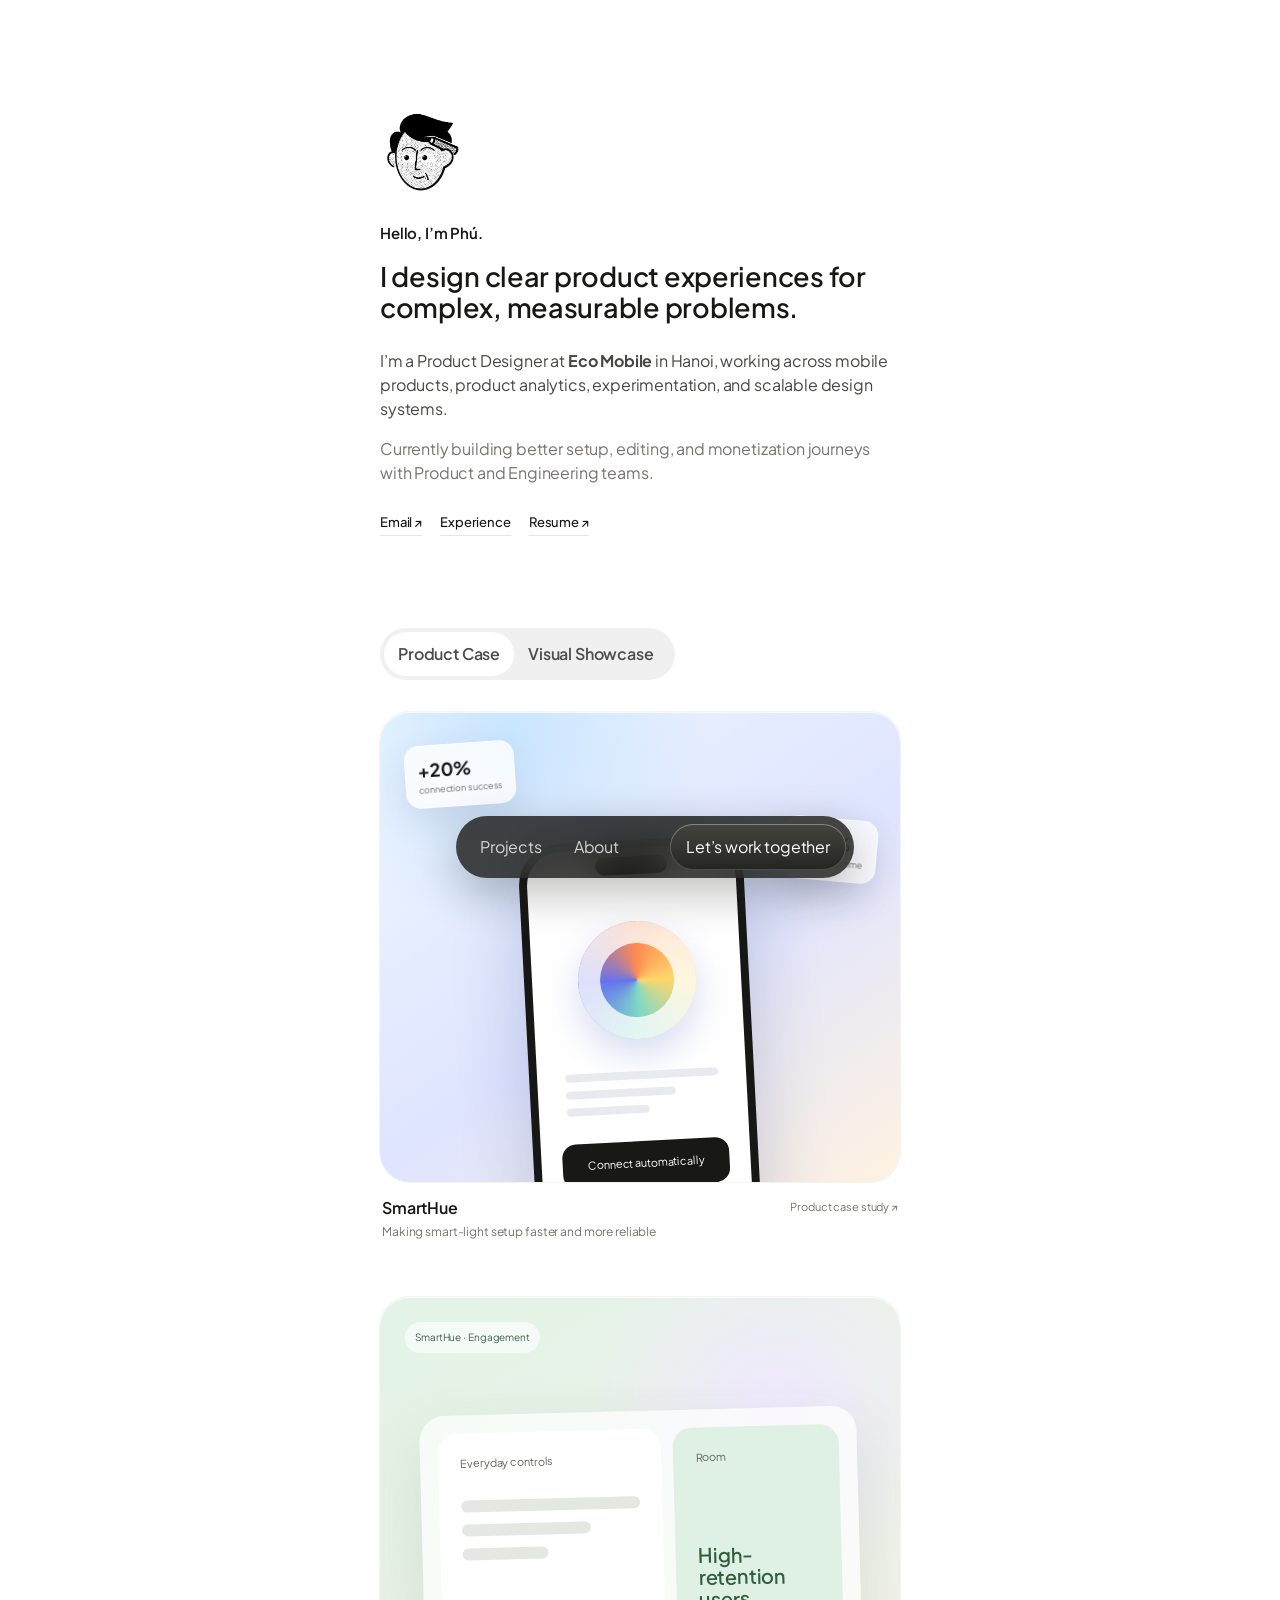
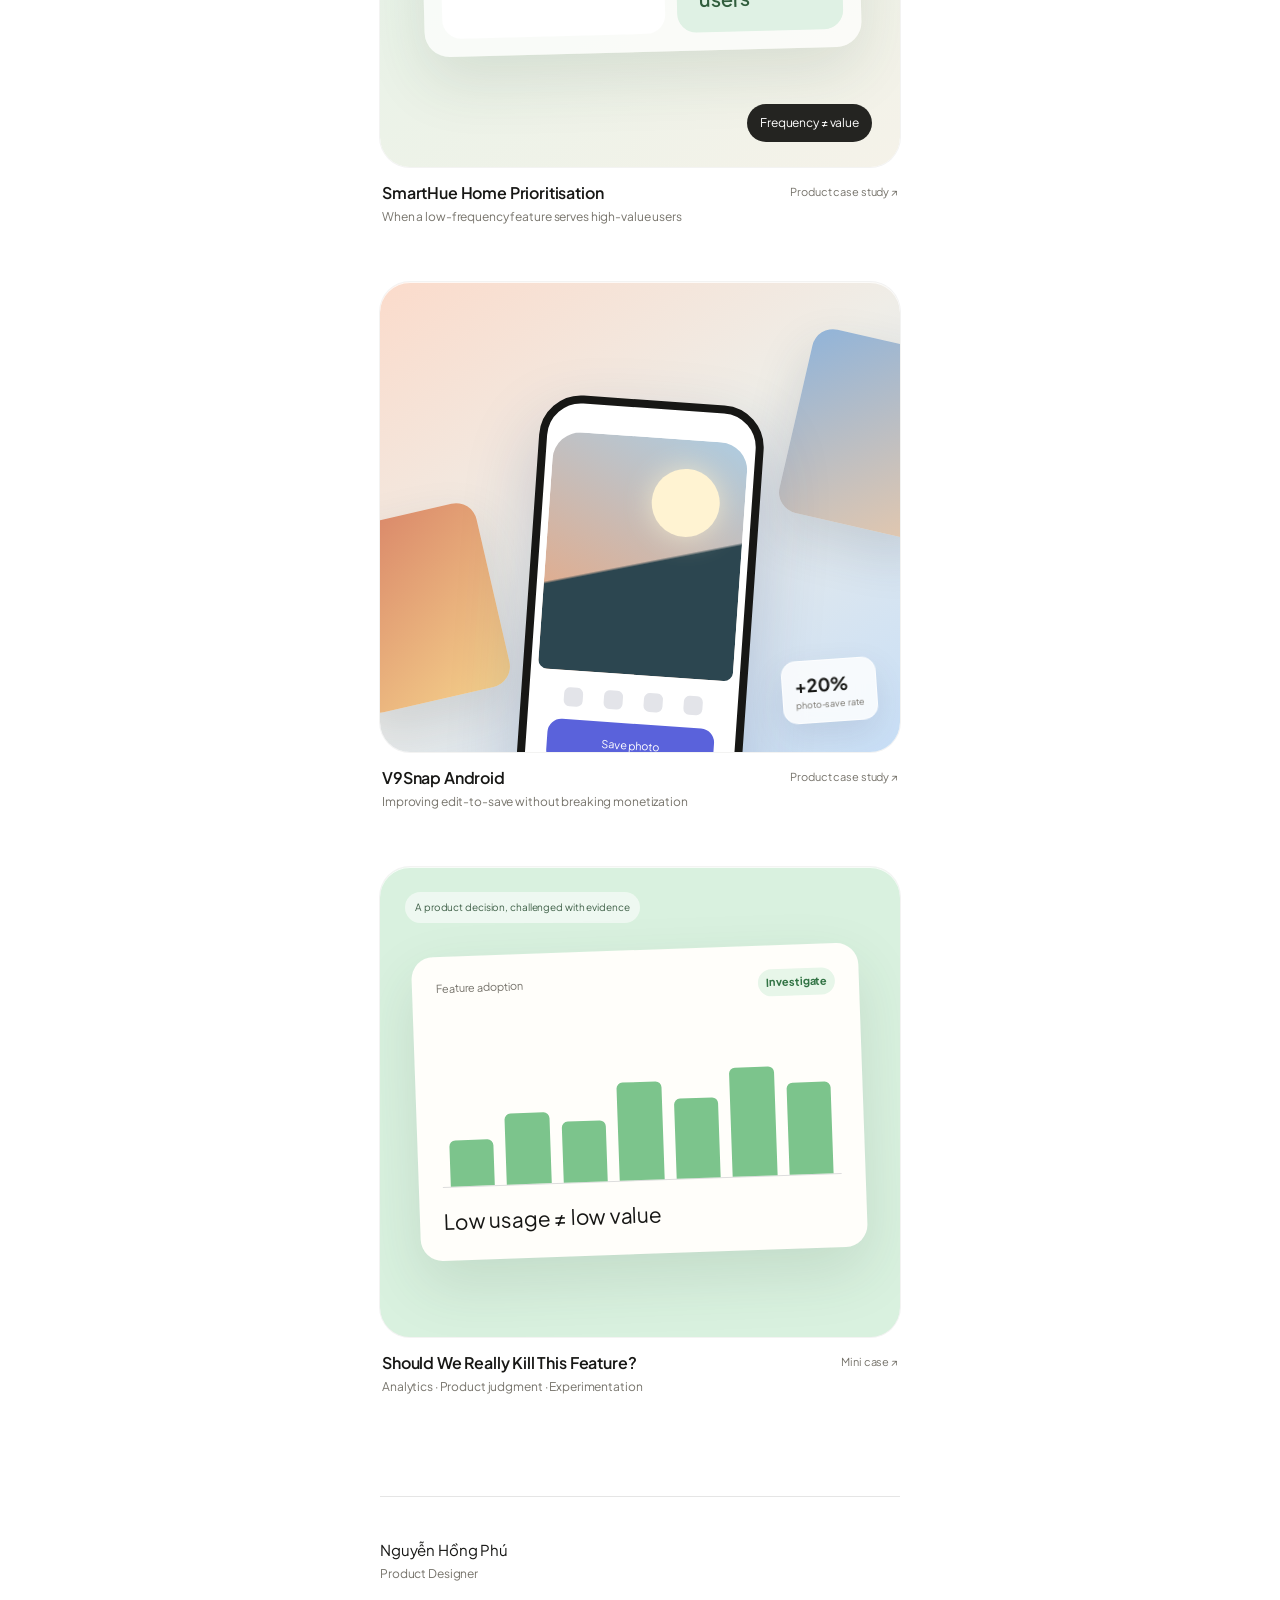
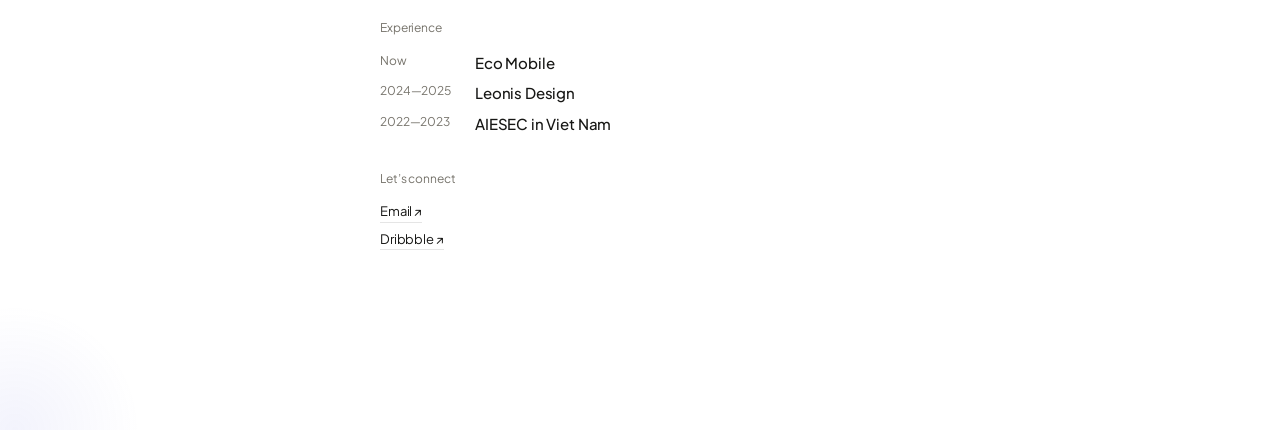
==== index.html @ 378e5692 "Initial portfolio site" ====
<!doctype html>
<html lang="en">
  <head>
    <meta charset="UTF-8" />
    <meta name="viewport" content="width=device-width, initial-scale=1.0" />
    <meta name="description" content="Nguyễn Hồng Phú — Product Designer portfolio." />
    <title>Nguyễn Hồng Phú — Product Designer</title>
    <link rel="preconnect" href="https://fonts.googleapis.com" />
    <link rel="preconnect" href="https://fonts.gstatic.com" crossorigin />
    <link href="https://fonts.googleapis.com/css2?family=Plus+Jakarta+Sans:wght@400;500;600&display=swap" rel="stylesheet" />
    <link rel="stylesheet" href="./styles.css?v=20260902-project-split1" />
  </head>
  <body>
    <div class="grain" aria-hidden="true"></div>

    <main>
      <section class="intro" id="about">
        <div class="avatar" aria-label="Illustrated portrait of Phú looking from side to side">
          <img class="avatar-art" src="./assets/avatar-base-transparent.png" alt="" />
          <svg class="avatar-eyes" aria-hidden="true" viewBox="0 0 724 722" role="presentation">
            <g class="avatar-eye avatar-eye-left">
              <path d="M259 389C270 389 278 397 277 408C276 421 268 428 257 426C246 424 241 415 243 404C245 396 251 391 259 389Z" />
              <circle cx="253" cy="398" r="3.8" />
            </g>
            <g class="avatar-eye avatar-eye-right">
              <path d="M388 389C399 389 407 397 406 408C405 421 397 428 386 426C375 424 370 415 372 404C374 396 380 391 388 389Z" />
              <circle cx="382" cy="398" r="3.8" />
            </g>
          </svg>
        </div>
        <p class="eyebrow">Hello, I’m Phú.</p>
        <h1>I design clear product experiences for complex, measurable problems.</h1>
        <p class="intro-copy">
          I’m a Product Designer at <strong>Eco Mobile</strong> in Hanoi, working across
          mobile products, product analytics, experimentation, and scalable design systems.
        </p>
        <p class="intro-copy muted">
          Currently building better setup, editing, and monetization journeys with Product
          and Engineering teams.
        </p>
        <div class="inline-links" aria-label="Quick links">
          <a href="mailto:phun0437@gmail.com">Email ↗</a>
          <a href="#experience">Experience</a>
          <a href="https://docs.google.com/document/d/1uXCeGFuIytkkMvpLj2QbQ8n1nSDCT7IpmtvMszfIFHk/edit" target="_blank" rel="noreferrer">Resume ↗</a>
        </div>
      </section>

      <section class="work" id="work">
        <div class="filter-bar" role="tablist" aria-label="Project categories">
          <button class="filter active" data-filter="product" role="tab" aria-selected="true">Product Case</button>
          <button class="filter" data-filter="visual" role="tab" aria-selected="false">Visual Showcase</button>
        </div>

        <div class="project-list">
          <a class="project-card featured reveal" data-category="product" href="./projects/smarthue.html">
            <div class="cover smart-hue">
              <div class="metric-chip chip-one"><b>+20%</b><span>connection success</span></div>
              <div class="metric-chip chip-two"><b>−40%</b><span>connection time</span></div>
              <div class="phone hue-phone">
                <div class="phone-bar"></div>
                <div class="hue-orb"></div>
                <div class="hue-copy"><i></i><i></i><i></i></div>
                <div class="hue-button">Connect automatically</div>
              </div>
            </div>
            <div class="project-meta">
              <div>
                <h2>SmartHue</h2>
                <p>Making smart-light setup faster and more reliable</p>
              </div>
              <span>Product case study ↗</span>
            </div>
          </a>

          <a class="project-card featured reveal" data-category="product" href="./projects/smarthue-home-room.html">
            <div class="cover home-room-cover">
              <div class="home-room-label">SmartHue · Engagement</div>
              <div class="home-room-canvas">
                <div class="home-control control-primary"><span>Everyday controls</span><i></i><i></i><i></i></div>
                <div class="home-control control-room"><span>Room</span><strong>High-retention users</strong></div>
              </div>
              <div class="home-room-insight">Frequency ≠ value</div>
            </div>
            <div class="project-meta">
              <div>
                <h2>SmartHue Home Prioritisation</h2>
                <p>When a low-frequency feature serves high-value users</p>
              </div>
              <span>Product case study ↗</span>
            </div>
          </a>

          <a class="project-card featured reveal" data-category="product" href="./projects/v9snap.html">
            <div class="cover v9snap">
              <div class="photo-stack photo-a"></div>
              <div class="photo-stack photo-b"></div>
              <div class="phone editor-phone">
                <div class="editor-photo"></div>
                <div class="editor-toolbar"><i></i><i></i><i></i><i></i></div>
                <div class="save-button">Save photo</div>
              </div>
              <div class="metric-chip save-chip"><b>+20%</b><span>photo-save rate</span></div>
            </div>
            <div class="project-meta">
              <div>
                <h2>V9Snap Android</h2>
                <p>Improving edit-to-save without breaking monetization</p>
              </div>
              <span>Product case study ↗</span>
            </div>
          </a>

          <a class="project-card reveal" data-category="product" href="./projects/feature-decision.html">
            <div class="cover decision">
              <div class="decision-label">A product decision, challenged with evidence</div>
              <div class="chart-card">
                <div class="chart-top"><span>Feature adoption</span><b>Investigate</b></div>
                <div class="bars"><i></i><i></i><i></i><i></i><i></i><i></i><i></i></div>
                <div class="chart-note">Low usage ≠ low value</div>
              </div>
            </div>
            <div class="project-meta">
              <div>
                <h2>Should We Really Kill This Feature?</h2>
                <p>Analytics · Product judgment · Experimentation</p>
              </div>
              <span>Mini case ↗</span>
            </div>
          </a>

          <a class="project-card visual-portal reveal" data-category="visual" href="./visual/">
            <div class="cover visual-archive-cover">
              <div class="archive-counter"><span>Visual archive</span><b>∞</b></div>
              <div class="archive-track track-a">
                <div class="archive-tile tile-purple">PRODUCT<br />UI</div>
                <div class="archive-tile tile-paper">SaaS</div>
                <div class="archive-tile tile-coral">WEB3</div>
              </div>
              <div class="archive-track track-b">
                <div class="archive-tile tile-mint">APP<br />STORE</div>
                <div class="archive-tile tile-ink">MOTION</div>
                <div class="archive-tile tile-sun">ICONS</div>
              </div>
            </div>
            <div class="project-meta">
              <div><h2>Visual &amp; UI Archive</h2><p>Product UI · Web &amp; SaaS · Growth · Motion</p></div>
              <span>Explore the infinite feed ↗</span>
            </div>
          </a>
        </div>
      </section>

      <section class="experience reveal" id="experience">
        <div class="experience-title">
          <p>Nguyễn Hồng Phú</p>
          <span>Product Designer</span>
        </div>
        <div class="experience-list">
          <p class="section-label">Experience</p>
          <div><span>Now</span><strong>Eco Mobile</strong></div>
          <div><span>2024—2025</span><strong>Leonis Design</strong></div>
          <div><span>2022—2023</span><strong>AIESEC in Viet Nam</strong></div>
        </div>
        <div class="social-list">
          <p class="section-label">Let’s connect</p>
          <a href="mailto:phun0437@gmail.com">Email ↗</a>
          <a href="https://dribbble.com/phunguyen1312" target="_blank" rel="noreferrer">Dribbble ↗</a>
        </div>
      </section>
    </main>

    <nav class="floating-nav" aria-label="Main navigation">
      <div class="nav-links">
        <a href="#work">Projects</a>
        <a href="#about">About</a>
        <a class="nav-cta" href="mailto:phun0437@gmail.com">Let’s work together</a>
      </div>
      <div class="scroll-state" aria-hidden="true">
        <span class="scroll-dot"></span>
        <span>Exploring projects</span>
        <b>0%</b>
      </div>
    </nav>

    <div class="cursor-glow" aria-hidden="true"></div>
    <div class="project-open-cursor" aria-hidden="true">Open</div>
    <script src="./script.js?v=20260901-avatar-pointer-eyes5"></script>
  </body>
</html>
---- styles.css ----
:root {
  color-scheme: light;
  --bg: #ffffff;
  --paper: #fffefa;
  --ink: #171715;
  --muted: #77746c;
  --line: rgba(23, 23, 21, 0.11);
  --accent: #4d56d7;
  --shadow: 0 18px 55px rgba(34, 32, 24, 0.10);
}

* { box-sizing: border-box; }
html { scroll-behavior: smooth; scrollbar-gutter: stable both-edges; }
body {
  margin: 0;
  min-height: 100vh;
  color: var(--ink);
  background: var(--bg);
  font-family: "Plus Jakarta Sans", -apple-system, BlinkMacSystemFont, "Segoe UI", sans-serif;
  letter-spacing: -0.01em;
  font-size: 15px;
  line-height: 1.5;
  -webkit-font-smoothing: antialiased;
}

a { color: inherit; text-decoration: none; }
button { font: inherit; }

.grain {
  position: fixed;
  inset: 0;
  pointer-events: none;
  z-index: 20;
  opacity: 0;
  mix-blend-mode: multiply;
  background-image: url("data:image/svg+xml,%3Csvg viewBox='0 0 180 180' xmlns='http://www.w3.org/2000/svg'%3E%3Cfilter id='n'%3E%3CfeTurbulence type='fractalNoise' baseFrequency='.9' numOctaves='2' stitchTiles='stitch'/%3E%3C/filter%3E%3Crect width='100%25' height='100%25' filter='url(%23n)' opacity='.28'/%3E%3C/svg%3E");
}

main { width: calc(100% - 40px); max-width: 520px; margin-inline: auto; padding: 110px 0 180px; }
.intro { margin-bottom: 92px; }
.avatar {
  width: 82px; height: 82px; border-radius: 0; overflow: visible;
  margin-bottom: 30px; position: relative; background: transparent;
  box-shadow: none;
}
.avatar-art,
.avatar-eyes {
  position: absolute; inset: 0; width: 100%; height: 100%;
  transform: scale(1.24); transform-origin: center; pointer-events: none;
}
.avatar-art { z-index: 1; object-fit: contain; }
.avatar-eyes { z-index: 2; overflow: visible; }
.avatar-eye { transform-box: view-box; transform-origin: center; }
.avatar-eye path { fill: #000; }
.avatar-eye circle { fill: #fff; opacity: .92; }

.eyebrow { font-weight: 600; margin: 0 0 16px; letter-spacing: -.01em; }
h1 { margin: 0 0 25px; font-size: 27px; line-height: 1.18; letter-spacing: -.045em; font-weight: 560; }
.intro-copy { margin: 0 0 16px; color: #484741; font-size: 16px; letter-spacing: -.018em; }
.intro-copy.muted { color: var(--muted); }
.inline-links { display: flex; gap: 18px; margin-top: 28px; font-size: 13px; font-weight: 500; }
.inline-links a { border-bottom: 1px solid var(--line); padding-bottom: 2px; transition: color .2s, border-color .2s; }
.inline-links a:hover { color: var(--accent); border-color: var(--accent); }

.filter-bar { display: flex; gap: 0; margin-bottom: 32px; position: sticky; top: 18px; z-index: 10; width: 295px; max-width: 100%; padding: 4px; border: 0; border-radius: 999px; background: rgba(0,0,0,.06); backdrop-filter: blur(20px); -webkit-backdrop-filter: blur(20px); }
.filter { border: 0; outline: 0; background: transparent; color: #4d4d4d; border-radius: 999px; padding: 12px 14px; font-family: inherit; font-size: 16px; font-weight: 600; line-height: 20px; cursor: pointer; transition: background .2s ease; }
.filter:hover { background: rgba(255,255,255,.5); }
.filter.active { background: #fff; color: #4d4d4d; }

.project-list { display: grid; gap: 56px; }
.project-card { display: block; min-width: 0; cursor: pointer; transition: opacity .35s, transform .5s cubic-bezier(.2,.8,.2,1), filter .35s; outline: none; }
.project-card.hidden { opacity: 0; transform: scale(.96) translateY(10px); filter: blur(5px); display: none; }
.project-card:focus-visible .cover { box-shadow: 0 0 0 3px var(--accent), var(--shadow); }
.cover { height: 470px; border-radius: 30px; position: relative; overflow: hidden; transform: translateZ(0); transition: transform .55s cubic-bezier(.2,.8,.2,1); box-shadow: 0 1px 0 rgba(255,255,255,.8) inset, 0 0 0 1px rgba(20,20,18,.05); }
.project-card:hover .cover { transform: scale(1.025); }
.project-meta { display: flex; justify-content: space-between; gap: 22px; align-items: flex-start; min-width: 0; padding: 14px 2px 0; }
.project-meta > div { min-width: 0; }
.project-meta h2 { margin: 0 0 3px; font-size: 16px; font-weight: 600; letter-spacing: -.02em; }
.project-meta p { margin: 0; color: var(--muted); font-size: 12px; }
.project-meta > span { color: var(--muted); font-size: 11px; white-space: nowrap; padding-top: 3px; transition: color .2s, transform .2s; }
.project-card:hover .project-meta > span { color: var(--accent); transform: translateX(3px); }

.smart-hue { background: radial-gradient(circle at 25% 5%, #c9e5ff, transparent 34%), linear-gradient(145deg, #eff8ff, #dfe4ff 55%, #fff2e1); }
.phone { position: absolute; width: 225px; height: 410px; border: 8px solid #171715; border-radius: 42px; background: #fff; box-shadow: 0 30px 70px rgba(38,57,117,.22); left: 50%; transform: translateX(-50%) rotate(-3deg); bottom: -68px; transition: transform .7s cubic-bezier(.2,.8,.2,1); }
.project-card:hover .hue-phone { transform: translateX(-50%) rotate(0deg) translateY(-8px); }
.phone-bar { width: 72px; height: 18px; border-radius: 99px; background: #171715; position: absolute; left: 50%; top: 8px; transform: translateX(-50%); }
.hue-orb { width: 118px; height: 118px; border-radius: 50%; margin: 73px auto 32px; background: conic-gradient(#ff8a51, #ffd66b, #7dd9c7, #6673ef, #ff8a51); box-shadow: inset 0 0 0 22px rgba(255,255,255,.78), 0 15px 35px rgba(75,96,189,.22); animation: rotateHue 9s linear infinite; }
@keyframes rotateHue { to { transform: rotate(360deg); } }
.hue-copy { display: grid; gap: 9px; margin: 0 28px 28px; }
.hue-copy i { height: 8px; border-radius: 5px; background: #e9eaf0; }
.hue-copy i:nth-child(2) { width: 72%; }
.hue-copy i:nth-child(3) { width: 54%; }
.hue-button, .save-button { margin: 0 21px; height: 45px; border-radius: 14px; display: grid; place-items: center; background: #181817; color: #fff; font-size: 11px; }
.metric-chip { position: absolute; z-index: 3; background: rgba(255,255,255,.82); backdrop-filter: blur(12px); border: 1px solid rgba(255,255,255,.7); border-radius: 15px; padding: 10px 12px; box-shadow: 0 14px 34px rgba(48,55,96,.12); display: grid; }
.metric-chip b { font-size: 18px; letter-spacing: -.04em; }
.metric-chip span { font-size: 9px; color: var(--muted); }
.chip-one { left: 25px; top: 31px; transform: rotate(-4deg); }
.chip-two { right: 23px; top: 106px; transform: rotate(5deg); }

.home-room-cover { display: grid; place-items: center; background: radial-gradient(circle at 76% 24%,#f0e9ff,transparent 35%),linear-gradient(145deg,#e2f3e7,#f5f2e9); }
.home-room-label { position: absolute; left: 25px; top: 25px; padding: 8px 10px; border-radius: 99px; background: rgba(255,255,255,.62); color: #406149; font-size: 10px; }
.home-room-canvas { display: grid; grid-template-columns: 1.35fr 1fr; gap: 12px; width: 84%; padding: 18px; border-radius: 25px; background: rgba(255,255,255,.7); box-shadow: 0 24px 62px rgba(42,77,51,.12); transform: rotate(-1.5deg); transition: transform .55s cubic-bezier(.2,.8,.2,1); }
.project-card:hover .home-room-canvas { transform: rotate(0) scale(1.025); }
.home-control { min-height: 205px; padding: 22px; border-radius: 19px; background: #fff; }
.home-control span,.home-control strong { display: block; }
.home-control span { margin-bottom: 28px; color: #67655f; font-size: 11px; }
.home-control i { display: block; width: 100%; height: 12px; margin-top: 12px; border-radius: 99px; background: #e5e7e2; }
.home-control i:nth-of-type(2) { width: 72%; }.home-control i:nth-of-type(3) { width: 48%; }
.control-room { display: grid; align-content: space-between; background: #dff1e4; }
.control-room strong { color: #315e3d; font-size: 20px; line-height: 1.1; font-weight: 560; }
.home-room-insight { position: absolute; right: 28px; bottom: 25px; padding: 10px 13px; border-radius: 99px; background: #242421; color: #fff; font-size: 12px; }

.v9snap { background: linear-gradient(145deg, #fbdbcb, #efede7 45%, #c8dff7); }
.editor-phone { transform: translateX(-50%) rotate(4deg); bottom: -58px; }
.project-card:hover .editor-phone { transform: translateX(-50%) rotate(1deg) translateY(-8px); }
.editor-photo { height: 238px; margin: 29px 7px 0; border-radius: 28px 28px 9px 9px; background: linear-gradient(165deg, transparent 52%, #2c4650 53%), linear-gradient(25deg, #f0a375, #aecce1); position: relative; }
.editor-photo::after { content: ""; width: 68px; height: 68px; border-radius: 50%; background: #fff3d2; position: absolute; top: 29px; right: 25px; box-shadow: 0 0 28px rgba(255,244,207,.7); }
.editor-toolbar { display: flex; justify-content: space-around; padding: 17px 25px 13px; }
.editor-toolbar i { width: 19px; height: 19px; border-radius: 6px; background: #e3e4e9; }
.save-button { background: #5a62db; }
.photo-stack { width: 155px; height: 188px; border-radius: 21px; position: absolute; background: linear-gradient(145deg,#d78066,#f5d18b); box-shadow: 0 20px 50px rgba(49,56,74,.14); }
.photo-a { left: -40px; bottom: 50px; transform: rotate(-13deg); }
.photo-b { right: -49px; top: 58px; transform: rotate(13deg); background: linear-gradient(145deg,#91b4d9,#e5c8ad); }
.save-chip { right: 23px; bottom: 30px; transform: rotate(-4deg); }

.decision { background: #d9f1df; display: grid; place-items: center; }
.decision-label { position: absolute; left: 25px; top: 25px; font-size: 10px; color: #406149; background: rgba(255,255,255,.56); padding: 8px 10px; border-radius: 99px; }
.chart-card { width: 86%; background: #fffefa; border-radius: 22px; padding: 24px; box-shadow: 0 24px 60px rgba(43,81,52,.13); transform: rotate(-2deg); transition: transform .55s; }
.project-card:hover .chart-card { transform: rotate(0deg) scale(1.025); }
.chart-top { display: flex; justify-content: space-between; font-size: 11px; color: var(--muted); }
.chart-top b { color: #317344; background: #e7f6e9; padding: 5px 8px; border-radius: 99px; }
.bars { height: 180px; display: flex; align-items: end; gap: 12px; border-bottom: 1px solid #ddd; padding: 32px 8px 0; }
.bars i { flex: 1; border-radius: 6px 6px 0 0; background: #7cc48c; height: 31%; animation: barPulse 3.4s ease-in-out infinite alternate; transform-origin: bottom; }
.bars i:nth-child(2) { height: 48%; animation-delay: -.3s; }.bars i:nth-child(3) { height: 41%; animation-delay: -.7s;}.bars i:nth-child(4) { height: 66%; animation-delay: -1s;}.bars i:nth-child(5) { height: 54%; animation-delay: -1.4s;}.bars i:nth-child(6) { height: 74%; animation-delay: -1.8s;}.bars i:nth-child(7) { height: 62%; animation-delay: -2.2s;}
@keyframes barPulse { to { transform: scaleY(.78); opacity: .7; } }
.chart-note { margin-top: 18px; font-size: 21px; letter-spacing: -.04em; }

.visual-one { background: linear-gradient(140deg,#292541,#6f5bc5 55%,#f0ae7b); padding: 46px 30px 0; }
.browser-mock { background: #f7f2e9; border-radius: 18px 18px 0 0; height: 445px; box-shadow: 0 25px 60px rgba(31,21,62,.3); padding: 13px; transform: perspective(800px) rotateX(3deg); transition: transform .6s; }
.project-card:hover .browser-mock { transform: perspective(800px) rotateX(0) translateY(-8px); }
.browser-top { display: flex; gap: 5px; margin-bottom: 35px; }.browser-top i{width:6px;height:6px;border-radius:50%;background:#bfb9b0;}
.visual-hero { font-size: 47px; line-height: .87; letter-spacing: -.08em; font-weight: 600; padding: 0 16px; }
.visual-grid { display: grid; grid-template-columns: 1.5fr 1fr; gap: 8px; padding: 38px 16px; }.visual-grid span{height:120px;border-radius:10px;background:#ff865c;}.visual-grid span:nth-child(2){background:#5852b9}.visual-grid span:nth-child(3){grid-column:1/-1;height:58px;background:#ded4c1}
.visual-two { background: #ede9ff; display: flex; align-items: center; justify-content: center; gap: 12px; padding: 28px; }
.store-card { width: 32%; height: 330px; border-radius: 24px; position: relative; overflow: hidden; padding: 22px 15px; color: #fff; font-size: 18px; line-height: .95; letter-spacing: -.05em; font-weight: 600; box-shadow: 0 18px 40px rgba(62,54,120,.16); transition: transform .5s; }
.store-card i { position:absolute;width:90px;height:190px;border-radius:23px;border:5px solid rgba(255,255,255,.9);left:50%;bottom:-32px;transform:translateX(-50%) rotate(5deg);background:rgba(255,255,255,.2); }
.store-a { background: linear-gradient(155deg,#725df0,#3940a4); transform: rotate(-5deg) translateY(12px); }.store-b{background:linear-gradient(155deg,#ff916f,#d85067);z-index:2;}.store-c{background:linear-gradient(155deg,#4bbeb1,#2e7f83);transform:rotate(5deg) translateY(12px);}
.project-card:hover .store-a { transform: rotate(-8deg) translate(-5px,3px); }.project-card:hover .store-b{transform:translateY(-8px)}.project-card:hover .store-c{transform:rotate(8deg) translate(5px,3px)}

.visual-archive-cover { background: #e6e0ff; padding: 62px 0 34px; display: grid; align-content: center; gap: 13px; }
.archive-counter { position: absolute; z-index: 2; left: 22px; right: 22px; top: 18px; display: flex; justify-content: space-between; align-items: center; font-size: 10px; color: #514b77; }
.archive-counter b { font-size: 22px; font-weight: 500; }
.archive-track { display: flex; gap: 13px; width: max-content; transition: transform .75s cubic-bezier(.2,.8,.2,1); }
.track-a { transform: translateX(-67px) rotate(-2deg); }.track-b { transform: translateX(-2px) rotate(2deg); }
.project-card:hover .track-a { transform: translateX(-35px) rotate(-1deg); }.project-card:hover .track-b { transform: translateX(-35px) rotate(1deg); }
.archive-tile { width: 190px; height: 145px; border-radius: 21px; padding: 17px; display: flex; align-items: flex-end; font-size: 21px; line-height: .88; letter-spacing: -.06em; font-weight: 600; box-shadow: 0 16px 38px rgba(64,54,117,.12); }
.tile-purple{background:#635bdc;color:#fff}.tile-paper{background:#fffefa;color:#23221f}.tile-coral{background:#ff8c70;color:#5c2218}.tile-mint{background:#98ddc8;color:#174c40}.tile-ink{background:#22211f;color:#fff}.tile-sun{background:#f2cb60;color:#4b390b}

.reveal { opacity: 0; transform: translateY(24px) scale(.985); }
.reveal.visible { opacity: 1; transform: translateY(0) scale(1); transition: opacity .7s ease, transform .8s cubic-bezier(.2,.8,.2,1); }

.experience { margin-top: 100px; padding-top: 42px; border-top: 1px solid var(--line); display: grid; gap: 35px; }
.experience p { margin: 0; }.experience-title span, .section-label, .experience-list span { color: var(--muted); font-size: 12px; }
.experience-list { display: grid; gap: 8px; }.experience-list .section-label, .social-list .section-label { margin-bottom: 7px; }
.experience-list div { display: grid; grid-template-columns: 95px 1fr; }.experience-list strong{font-weight:500;}
.social-list { display:flex; flex-direction:column; align-items:flex-start; gap:7px; }.social-list a{font-size:13px;border-bottom:1px solid var(--line)}.social-list a:hover{color:var(--accent)}

.floating-nav { position: fixed; z-index: 30; left: 50%; bottom: 22px; transform: translateX(-50%); border: 0; border-radius: 999px; background: rgba(24,24,22,.8); color: white; box-shadow: 0 15px 45px rgba(24,24,21,.28); backdrop-filter: blur(18px); -webkit-backdrop-filter: blur(18px); overflow: hidden; transition: width .45s cubic-bezier(.2,.8,.2,1), height .4s cubic-bezier(.2,.8,.2,1); width: 398px; height: 62px; }
.nav-links { display: flex; align-items: center; padding: 8px; transition: opacity .22s, transform .35s; }
.nav-links a { padding: 11px 16px; font-size: 16px; white-space: nowrap; border-radius: 99px; color: rgba(255,255,255,.78); transition: background .22s,color .22s,transform .22s; }
.nav-links a:not(.nav-cta):hover { color: #fff; background: rgba(255,255,255,.2); }
.nav-links .nav-cta { margin-left: auto; color: #fff; background: linear-gradient(180deg,#44443f,#242421); box-shadow: inset 0 0 0 1px rgba(255,255,255,.18), inset 0 1px 1px rgba(255,255,255,.2); }
.scroll-state { position: absolute; inset: 0; display: flex; align-items: center; justify-content: center; padding: 12px; opacity: 0; pointer-events: none; transform: translateY(12px); transition: opacity .25s, transform .4s; font-size: 16px; line-height: 1.5; white-space: nowrap; }
.scroll-state b { margin-left: 10px; color: rgba(255,255,255,.55); font-weight: 400; }.scroll-dot{display:block;flex:none;inline-size:12px;block-size:12px;min-inline-size:12px;min-block-size:12px;aspect-ratio:1/1;margin-right:10px;border-radius:50%;background:#9be2a8;box-shadow:0 0 0 4px rgba(155,226,168,.12);}
.floating-nav.scrolling { width: 236px; height: 48px; }.floating-nav.scrolling .nav-links{opacity:0;transform:translateY(-12px);pointer-events:none}.floating-nav.scrolling .scroll-state{opacity:1;transform:translateY(0)}
@media (hover: hover) {
  .floating-nav.scrolling:hover { width: 398px; height: 62px; }
  .floating-nav.scrolling:hover .nav-links { opacity: 1; transform: translateY(0); pointer-events: auto; }
  .floating-nav.scrolling:hover .scroll-state { opacity: 0; transform: translateY(12px); }
}
.cursor-glow { position: fixed; width: 260px; height: 260px; border-radius: 50%; pointer-events: none; z-index: -1; background: radial-gradient(circle,rgba(88,96,220,.075),transparent 68%); transform: translate(-50%,-50%); transition: opacity .3s; }
.project-open-cursor { position: fixed; z-index: 60; left: 0; top: 0; padding: 10px; border-radius: 999px; background: rgba(24,24,22,.8); color: #fff; font-size: 16px; line-height: 1; backdrop-filter: blur(12px); -webkit-backdrop-filter: blur(12px); pointer-events: none; opacity: 0; transform: translate(-50%,-50%) scale(.82); transition: opacity .16s ease, transform .2s cubic-bezier(.2,.8,.2,1); }
.project-open-cursor.visible { opacity: 1; transform: translate(-50%,-50%) scale(1); }
@media (hover: hover) and (pointer: fine) { .project-card .cover { cursor: none; } }
.link-toast { position: fixed; z-index: 40; top: 22px; left: 50%; display: flex; align-items: center; gap: 11px; padding: 10px 14px 10px 11px; border: 1px solid rgba(20,20,18,.09); border-radius: 16px; background: rgba(255,254,250,.9); box-shadow: var(--shadow); backdrop-filter: blur(18px); transform: translate(-50%,-24px) scale(.96); opacity: 0; pointer-events: none; transition: opacity .3s, transform .45s cubic-bezier(.2,.8,.2,1); }
.link-toast.show { opacity: 1; transform: translate(-50%,0) scale(1); }
.link-toast > span { width: 31px; height: 31px; display: grid; place-items: center; border-radius: 10px; color: #fff; background: var(--accent); }
.link-toast p { margin: 0; display: grid; line-height: 1.3; white-space: nowrap; }.link-toast strong{font-size:11px;font-weight:600}.link-toast small{font-size:9px;color:var(--muted)}

@media (max-width: 600px) {
  main { width: calc(100% - 28px); padding-top: 70px; }
  h1 { font-size: 25px; }
  .cover { height: 410px; border-radius: 25px; }
  .filter-bar { max-width: 100%; overflow-x: auto; }
  .filter { white-space: nowrap; }
  .project-meta { display: block; }.project-meta > span{display:block;margin-top:6px;}
  .floating-nav { width: calc(100% - 28px); bottom: 12px; }
  .floating-nav.scrolling:hover { width: calc(100% - 28px); }
  .nav-links a { padding: 11px 12px; }.nav-links .nav-cta{padding-inline:14px}
  .phone { width: 205px; }
  .store-card { height: 285px; padding:18px 10px; font-size:15px; }
  .link-toast { max-width: calc(100% - 28px); }.link-toast p{white-space:normal}
}

/* Keep typography consistent across every label, heading, and interface control. */
body, body * { letter-spacing: -0.01em !important; }

@media (prefers-reduced-motion: reduce) {
  *, *::before, *::after { animation-duration: .01ms !important; animation-iteration-count: 1 !important; scroll-behavior: auto !important; transition-duration: .01ms !important; }
}
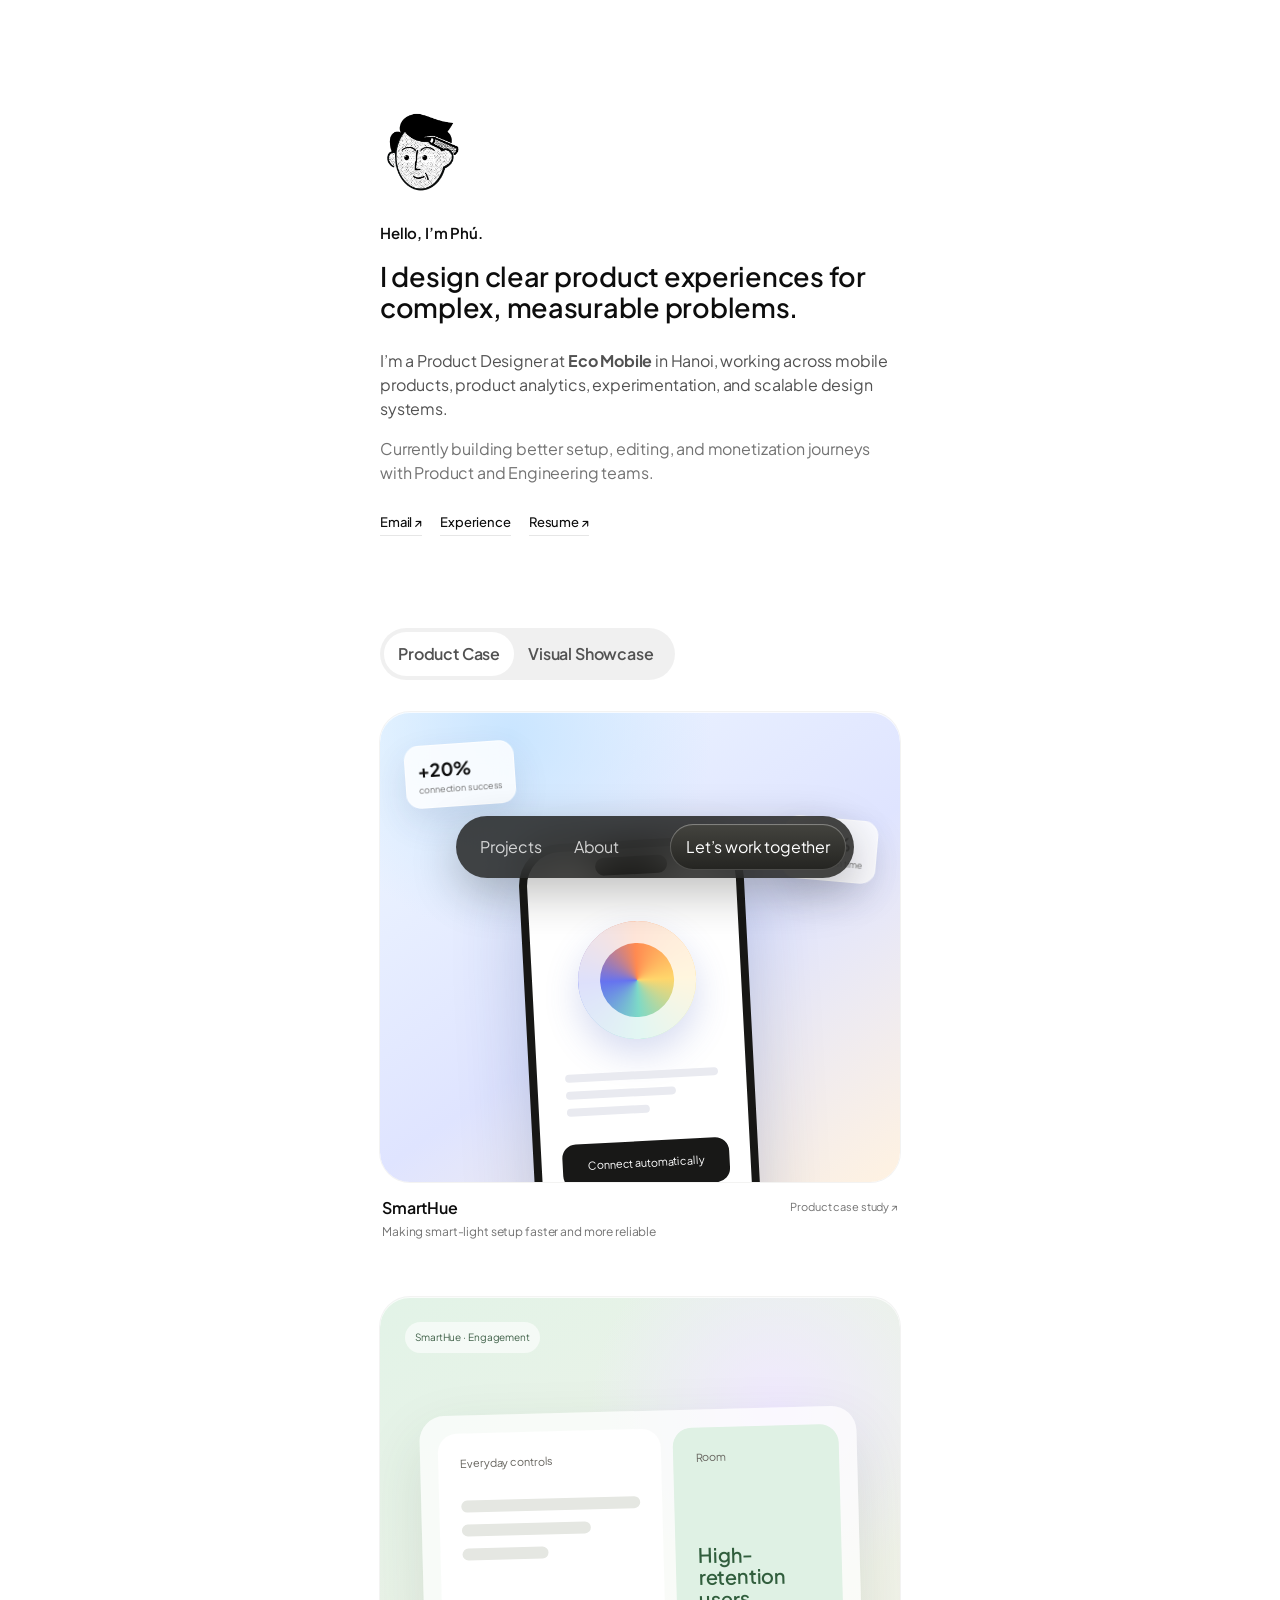
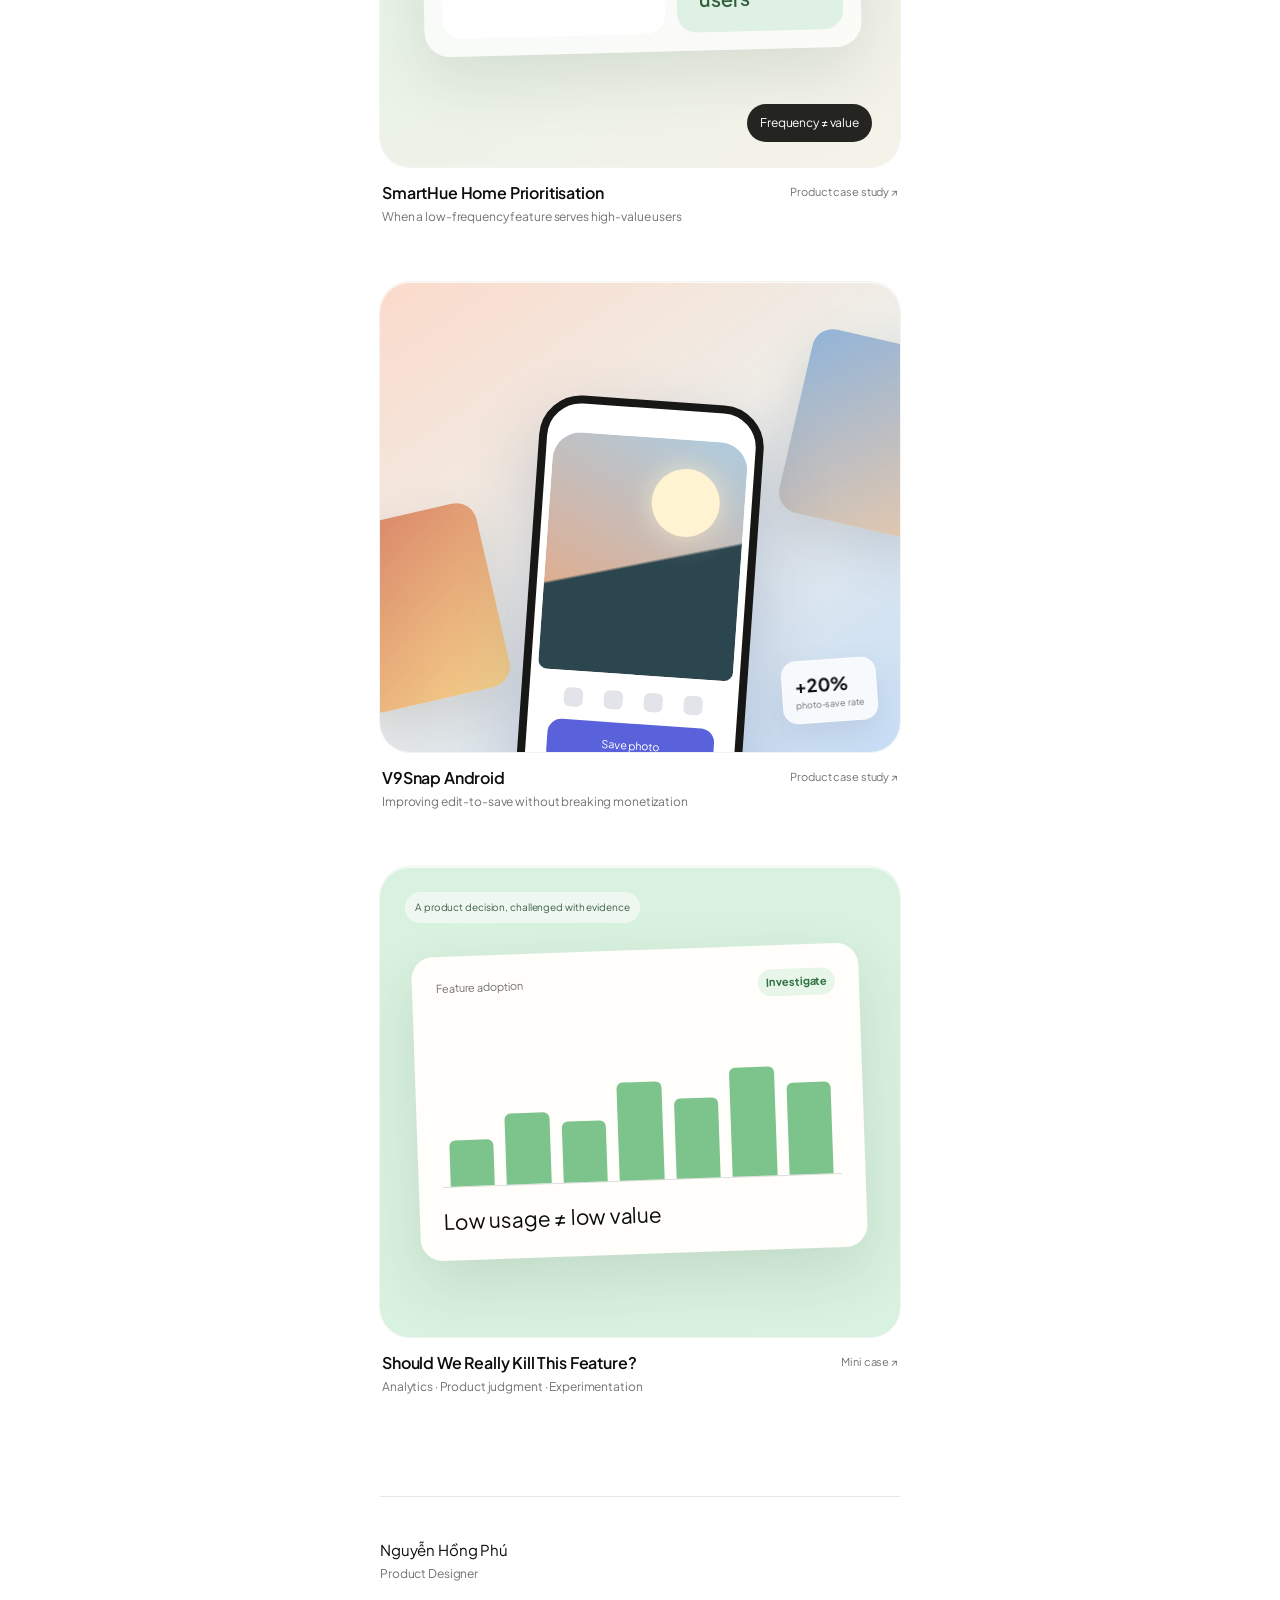
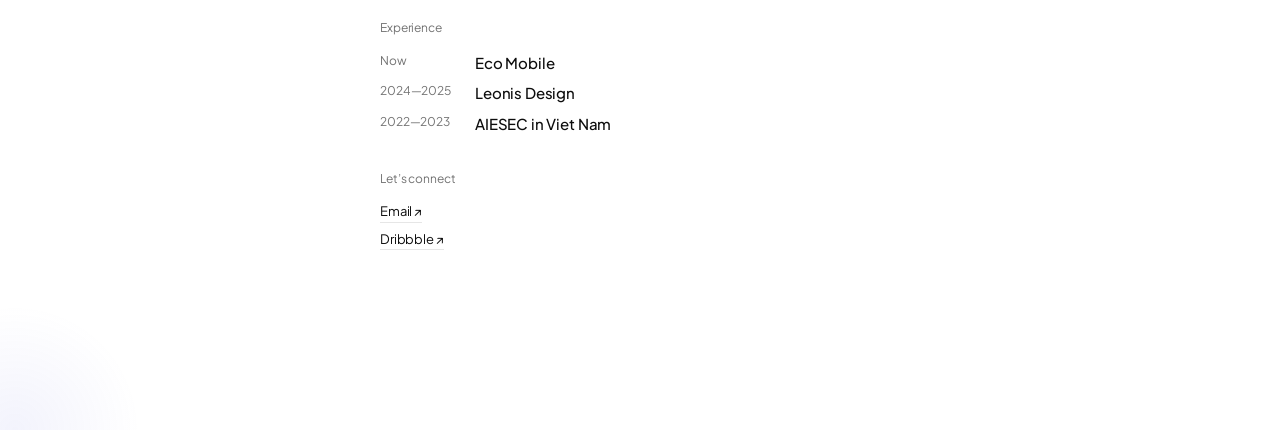
==== commit 6a07783c: "Update portfolio pages and SmartHue styling" ====
--- a/index.html
+++ b/index.html
@@ -9,6 +9,7 @@
     <link rel="preconnect" href="https://fonts.gstatic.com" crossorigin />
     <link href="https://fonts.googleapis.com/css2?family=Plus+Jakarta+Sans:wght@400;500;600&display=swap" rel="stylesheet" />
     <link rel="stylesheet" href="./styles.css?v=20260902-project-split1" />
+    <link rel="stylesheet" href="./tokens.css?v=20260902-colors1" />
   </head>
   <body>
     <div class="grain" aria-hidden="true"></div>
--- a/styles.css
+++ b/styles.css
@@ -1,11 +1,11 @@
 :root {
   color-scheme: light;
-  --bg: #ffffff;
-  --paper: #fffefa;
-  --ink: #171715;
-  --muted: #77746c;
-  --line: rgba(23, 23, 21, 0.11);
-  --accent: #4d56d7;
+  --bg: var(--color-background-page, #ffffff);
+  --paper: var(--color-background-surface, #ffffff);
+  --ink: var(--color-text-primary, #0d0d0d);
+  --muted: var(--color-text-muted, #737373);
+  --line: var(--color-border-default, #e6e6e6);
+  --accent: var(--color-accent, #359dff);
   --shadow: 0 18px 55px rgba(34, 32, 24, 0.10);
 }
 
@@ -56,16 +56,16 @@
 
 .eyebrow { font-weight: 600; margin: 0 0 16px; letter-spacing: -.01em; }
 h1 { margin: 0 0 25px; font-size: 27px; line-height: 1.18; letter-spacing: -.045em; font-weight: 560; }
-.intro-copy { margin: 0 0 16px; color: #484741; font-size: 16px; letter-spacing: -.018em; }
+.intro-copy { margin: 0 0 16px; color: var(--color-text-secondary); font-size: 16px; letter-spacing: -.018em; }
 .intro-copy.muted { color: var(--muted); }
 .inline-links { display: flex; gap: 18px; margin-top: 28px; font-size: 13px; font-weight: 500; }
 .inline-links a { border-bottom: 1px solid var(--line); padding-bottom: 2px; transition: color .2s, border-color .2s; }
 .inline-links a:hover { color: var(--accent); border-color: var(--accent); }
 
 .filter-bar { display: flex; gap: 0; margin-bottom: 32px; position: sticky; top: 18px; z-index: 10; width: 295px; max-width: 100%; padding: 4px; border: 0; border-radius: 999px; background: rgba(0,0,0,.06); backdrop-filter: blur(20px); -webkit-backdrop-filter: blur(20px); }
-.filter { border: 0; outline: 0; background: transparent; color: #4d4d4d; border-radius: 999px; padding: 12px 14px; font-family: inherit; font-size: 16px; font-weight: 600; line-height: 20px; cursor: pointer; transition: background .2s ease; }
+.filter { border: 0; outline: 0; background: transparent; color: var(--color-neutral-600); border-radius: 999px; padding: 12px 14px; font-family: inherit; font-size: 16px; font-weight: 600; line-height: 20px; cursor: pointer; transition: background .2s ease; }
 .filter:hover { background: rgba(255,255,255,.5); }
-.filter.active { background: #fff; color: #4d4d4d; }
+.filter.active { background: var(--color-background-surface); color: var(--color-neutral-600); }
 
 .project-list { display: grid; gap: 56px; }
 .project-card { display: block; min-width: 0; cursor: pointer; transition: opacity .35s, transform .5s cubic-bezier(.2,.8,.2,1), filter .35s; outline: none; }
--- a/tokens.css
+++ b/tokens.css
@@ -0,0 +1,91 @@
+:root {
+  color-scheme: light;
+
+  --color-primary-50: #ebf4ff;
+  --color-primary-100: #d1e7ff;
+  --color-primary-200: #a8d1ff;
+  --color-primary-300: #7abaff;
+  --color-primary-400: #59abff;
+  --color-primary-500: #359dff;
+  --color-primary-600: #2b7fd9;
+  --color-primary-700: #1f62b3;
+  --color-primary-800: #15468c;
+  --color-primary-900: #0c2e66;
+  --color-primary-950: #061a40;
+
+  --color-neutral-50: #fafafa;
+  --color-neutral-100: #f5f5f5;
+  --color-neutral-200: #e6e6e6;
+  --color-neutral-300: #d4d4d4;
+  --color-neutral-400: #a3a3a3;
+  --color-neutral-500: #737373;
+  --color-neutral-600: #525252;
+  --color-neutral-700: #404040;
+  --color-neutral-800: #292929;
+  --color-neutral-900: #1c1c1c;
+  --color-neutral-950: #0d0d0d;
+
+  --color-success-50: #ecfdf5;
+  --color-success-100: #d1fae5;
+  --color-success-200: #a7f3d0;
+  --color-success-300: #6ee7b7;
+  --color-success-400: #34d399;
+  --color-success-500: #10b981;
+  --color-success-600: #059669;
+  --color-success-700: #047857;
+  --color-success-800: #065f46;
+  --color-success-900: #064e3b;
+  --color-success-950: #022c22;
+
+  --color-warning-50: #fffbeb;
+  --color-warning-100: #fef3c7;
+  --color-warning-200: #fde68a;
+  --color-warning-300: #fcd34d;
+  --color-warning-400: #fbbf24;
+  --color-warning-500: #f59e0b;
+  --color-warning-600: #d97706;
+  --color-warning-700: #b45309;
+  --color-warning-800: #92400e;
+  --color-warning-900: #78350f;
+  --color-warning-950: #451a03;
+
+  --color-error-50: #fef2f2;
+  --color-error-100: #fee2e2;
+  --color-error-200: #fecaca;
+  --color-error-300: #fca5a5;
+  --color-error-400: #f87171;
+  --color-error-500: #ef4444;
+  --color-error-600: #dc2626;
+  --color-error-700: #b91c1c;
+  --color-error-800: #991b1b;
+  --color-error-900: #7f1d1d;
+  --color-error-950: #450a0a;
+
+  --color-background-page: #ffffff;
+  --color-background-surface: #ffffff;
+  --color-background-subtle: var(--color-neutral-50);
+  --color-background-muted: var(--color-neutral-100);
+  --color-text-primary: var(--color-neutral-950);
+  --color-text-secondary: var(--color-neutral-600);
+  --color-text-muted: var(--color-neutral-500);
+  --color-border-default: var(--color-neutral-200);
+  --color-accent: var(--color-primary-500);
+  --color-accent-hover: var(--color-primary-600);
+  --color-link: var(--color-primary-700);
+  --color-focus: var(--color-primary-500);
+  --color-success-surface: var(--color-success-50);
+  --color-success-text: var(--color-success-600);
+  --color-warning-surface: var(--color-warning-50);
+  --color-warning-text: var(--color-warning-800);
+  --color-error-surface: var(--color-error-50);
+  --color-error-text: var(--color-error-700);
+
+  /* Compatibility aliases for the current static stylesheets. */
+  --bg: var(--color-background-page);
+  --paper: var(--color-background-surface);
+  --ink: var(--color-text-primary);
+  --muted: var(--color-text-muted);
+  --line: var(--color-border-default);
+  --accent: var(--color-accent);
+  --soft: var(--color-primary-50);
+}
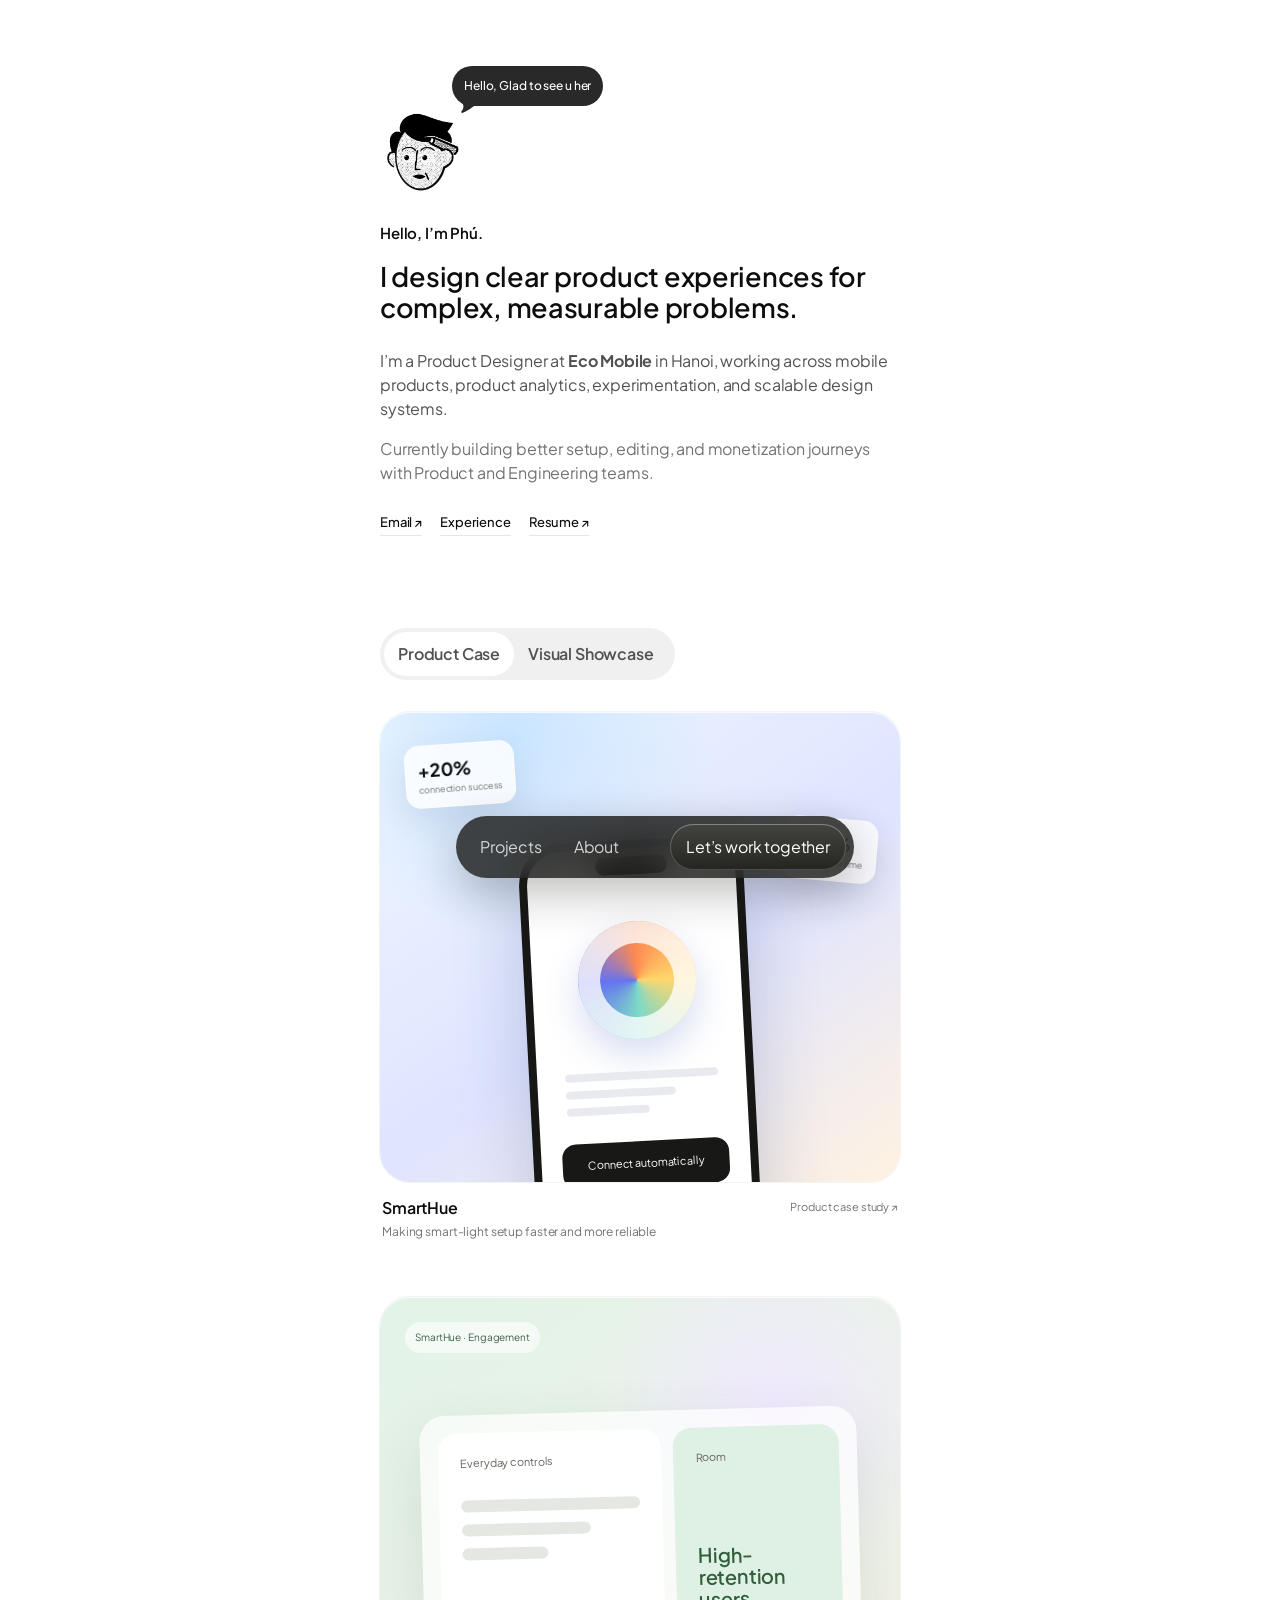
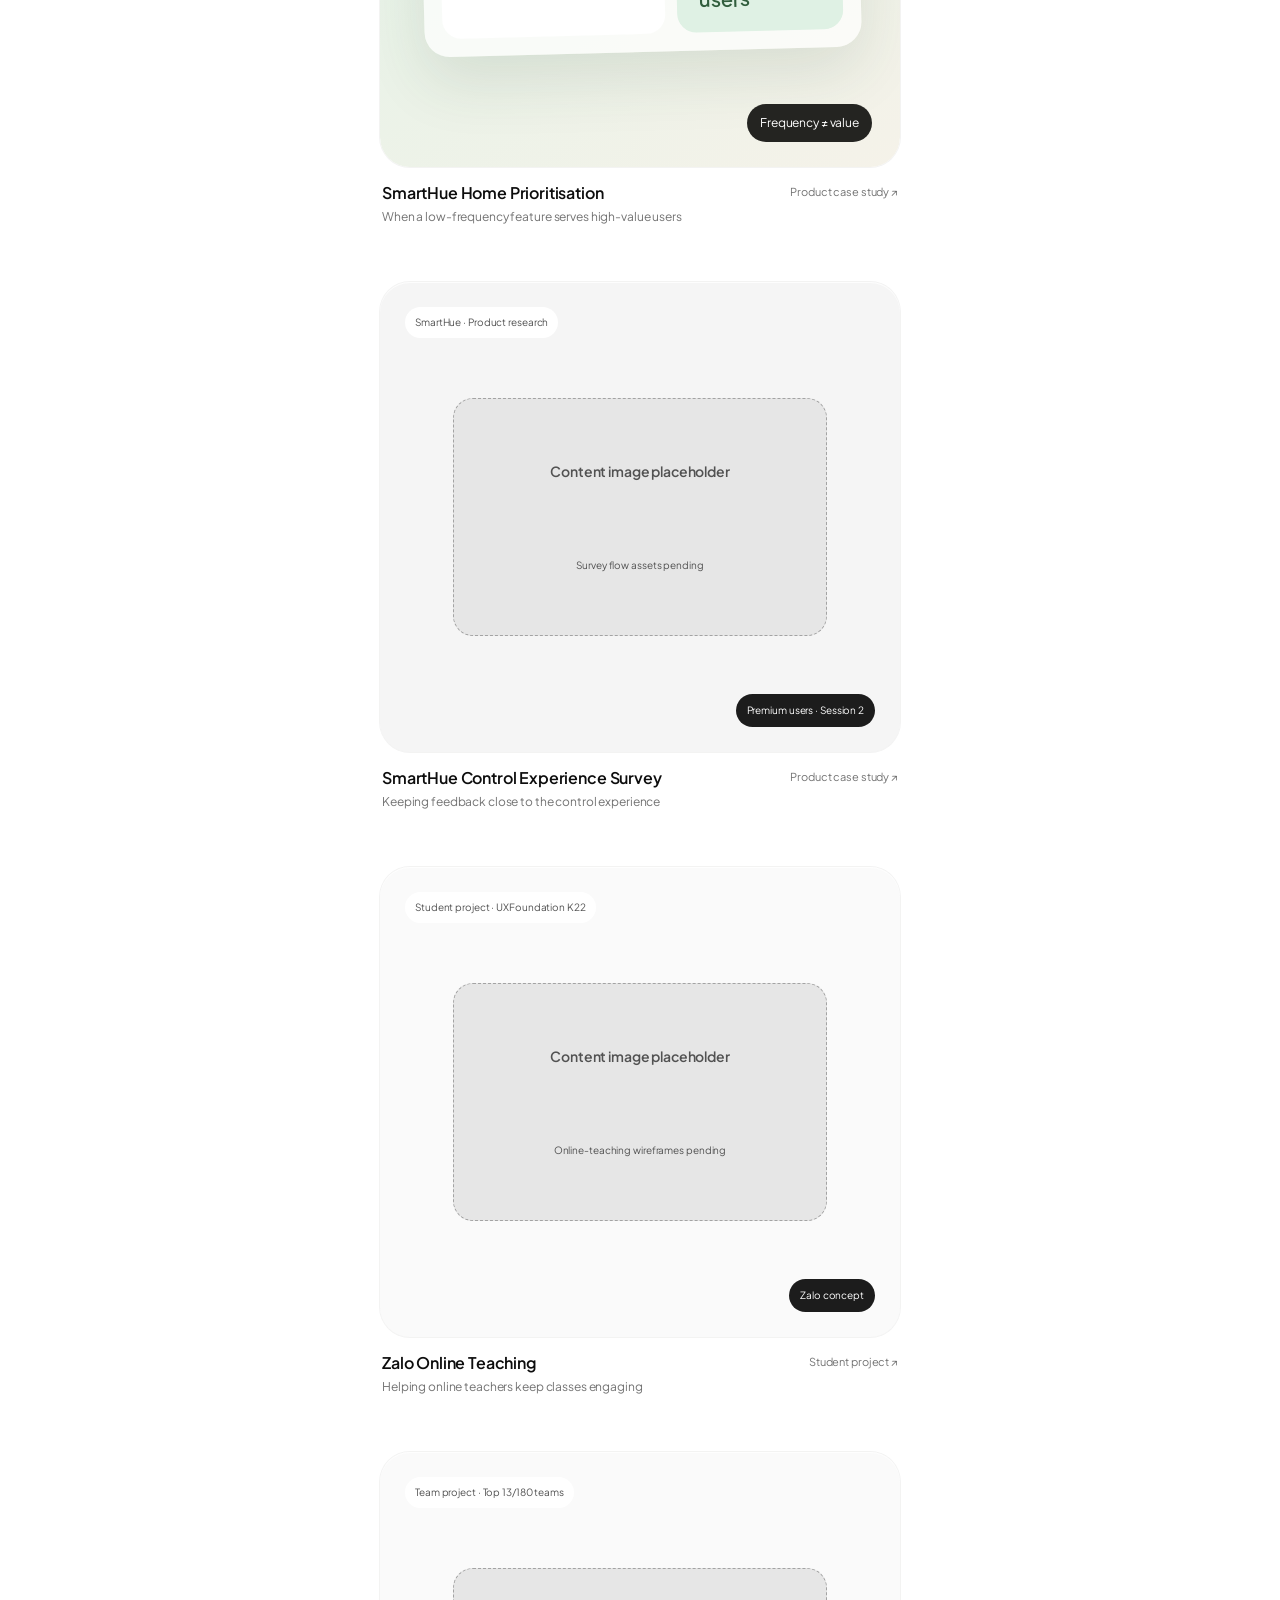
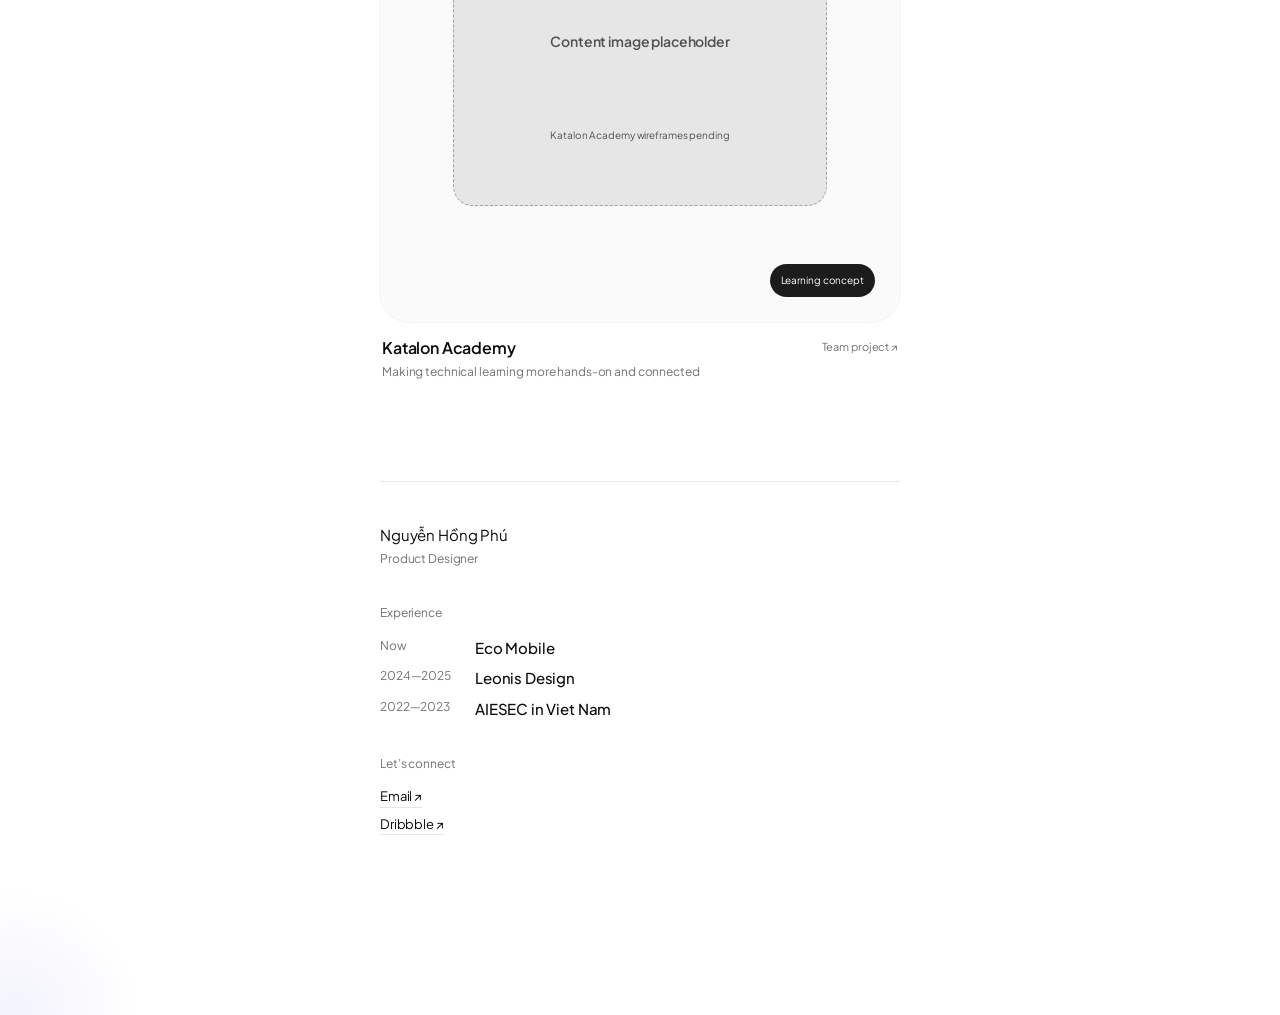
==== commit f00d5bea: "feat: expand portfolio cases and hero interactions" ====
--- a/index.html
+++ b/index.html
@@ -8,7 +8,7 @@
     <link rel="preconnect" href="https://fonts.googleapis.com" />
     <link rel="preconnect" href="https://fonts.gstatic.com" crossorigin />
     <link href="https://fonts.googleapis.com/css2?family=Plus+Jakarta+Sans:wght@400;500;600&display=swap" rel="stylesheet" />
-    <link rel="stylesheet" href="./styles.css?v=20260902-project-split1" />
+    <link rel="stylesheet" href="./styles.css?v=20260903-avatar-message3" />
     <link rel="stylesheet" href="./tokens.css?v=20260902-colors1" />
   </head>
   <body>
@@ -17,7 +17,7 @@
     <main>
       <section class="intro" id="about">
         <div class="avatar" aria-label="Illustrated portrait of Phú looking from side to side">
-          <img class="avatar-art" src="./assets/avatar-base-transparent.png" alt="" />
+          <img class="avatar-art" src="./assets/avatar-base-no-mouth.png" alt="" />
           <svg class="avatar-eyes" aria-hidden="true" viewBox="0 0 724 722" role="presentation">
             <g class="avatar-eye avatar-eye-left">
               <path d="M259 389C270 389 278 397 277 408C276 421 268 428 257 426C246 424 241 415 243 404C245 396 251 391 259 389Z" />
@@ -28,6 +28,27 @@
               <circle cx="382" cy="398" r="3.8" />
             </g>
           </svg>
+          <svg class="avatar-mouth" aria-hidden="true" viewBox="0 0 724 722" role="presentation">
+            <g class="avatar-mouth-state avatar-mouth-closed">
+              <path d="M307 540C329 558 363 562 389 543" />
+              <path d="M393 519C404 535 411 550 415 565" />
+            </g>
+            <g class="avatar-mouth-state avatar-mouth-small">
+              <path d="M316 540C335 532 366 532 385 542C368 556 337 557 316 540Z" />
+              <path d="M395 521C404 534 410 546 413 558" />
+            </g>
+            <g class="avatar-mouth-state avatar-mouth-open">
+              <path d="M315 536C334 524 368 524 389 538C379 564 334 568 315 536Z" />
+              <path d="M397 521C407 536 413 550 416 565" />
+            </g>
+          </svg>
+          <div class="avatar-message" role="status" aria-live="polite" aria-label="Hello, Glad to see u here!">
+            <span class="avatar-message-body" aria-hidden="true"></span>
+            <svg class="avatar-message-tail" aria-hidden="true" viewBox="8 29 17 18" preserveAspectRatio="none" role="presentation">
+              <path fill="currentColor" fill-rule="evenodd" clip-rule="evenodd" d="M23.19 40C22.2 40 21.55 40.31 20.22 41.24C19.51 41.74 16.77 43.84 14.5 45.09C12.54 46.17 10.86 46.91 10.44 46.94C9.18 47.04 9.02 45.85 9.51 45.21C10 44.57 10.56 43.74 10.78 43.29C11.26 42.28 11.41 41.75 11.41 40.24C11.41 38.38 10.09 37 9.05 36.08C8.96 36 8.84 35.9 8.7 35.79C8.46 35.6 8.23 35.41 8 35.22V29H24.99V40H23.19Z" />
+            </svg>
+            <span class="avatar-message-text" aria-hidden="true"></span>
+          </div>
         </div>
         <p class="eyebrow">Hello, I’m Phú.</p>
         <h1>I design clear product experiences for complex, measurable problems.</h1>
@@ -91,7 +112,61 @@
             </div>
           </a>
 
-          <a class="project-card featured reveal" data-category="product" href="./projects/v9snap.html">
+          <a class="project-card featured reveal" data-category="product" href="./projects/smarthue-control-experience-survey.html">
+            <div class="cover survey-cover">
+              <div class="survey-cover-label">SmartHue · Product research</div>
+              <div class="survey-cover-placeholder" aria-hidden="true">
+                <span>Content image placeholder</span>
+                <small>Survey flow assets pending</small>
+              </div>
+              <div class="survey-cover-note">Premium users · Session 2</div>
+            </div>
+            <div class="project-meta">
+              <div>
+                <h2>SmartHue Control Experience Survey</h2>
+                <p>Keeping feedback close to the control experience</p>
+              </div>
+              <span>Product case study ↗</span>
+            </div>
+          </a>
+
+          <a class="project-card featured reveal" data-category="product" href="./projects/zalo-online-teaching.html">
+            <div class="cover zalo-cover">
+              <div class="zalo-cover-label">Student project · UXFoundation K22</div>
+              <div class="zalo-cover-placeholder" aria-hidden="true">
+                <span>Content image placeholder</span>
+                <small>Online-teaching wireframes pending</small>
+              </div>
+              <div class="zalo-cover-note">Zalo concept</div>
+            </div>
+            <div class="project-meta">
+              <div>
+                <h2>Zalo Online Teaching</h2>
+                <p>Helping online teachers keep classes engaging</p>
+              </div>
+              <span>Student project ↗</span>
+            </div>
+          </a>
+
+          <a class="project-card featured reveal" data-category="product" href="./projects/katalon-academy-learning-experience.html">
+            <div class="cover katalon-cover">
+              <div class="katalon-cover-label">Team project · Top 13/180 teams</div>
+              <div class="katalon-cover-placeholder" aria-hidden="true">
+                <span>Content image placeholder</span>
+                <small>Katalon Academy wireframes pending</small>
+              </div>
+              <div class="katalon-cover-note">Learning concept</div>
+            </div>
+            <div class="project-meta">
+              <div>
+                <h2>Katalon Academy</h2>
+                <p>Making technical learning more hands-on and connected</p>
+              </div>
+              <span>Team project ↗</span>
+            </div>
+          </a>
+
+          <a class="project-card featured reveal" data-category="product" href="./projects/v9snap.html" hidden>
             <div class="cover v9snap">
               <div class="photo-stack photo-a"></div>
               <div class="photo-stack photo-b"></div>
@@ -111,7 +186,7 @@
             </div>
           </a>
 
-          <a class="project-card reveal" data-category="product" href="./projects/feature-decision.html">
+          <a class="project-card reveal" data-category="product" href="./projects/feature-decision.html" hidden>
             <div class="cover decision">
               <div class="decision-label">A product decision, challenged with evidence</div>
               <div class="chart-card">
@@ -185,6 +260,6 @@
 
     <div class="cursor-glow" aria-hidden="true"></div>
     <div class="project-open-cursor" aria-hidden="true">Open</div>
-    <script src="./script.js?v=20260901-avatar-pointer-eyes5"></script>
+    <script src="./script.js?v=20260903-avatar-speech3"></script>
   </body>
 </html>
--- a/styles.css
+++ b/styles.css
@@ -44,15 +44,46 @@
   box-shadow: none;
 }
 .avatar-art,
-.avatar-eyes {
+.avatar-eyes,
+.avatar-mouth {
   position: absolute; inset: 0; width: 100%; height: 100%;
   transform: scale(1.24); transform-origin: center; pointer-events: none;
 }
 .avatar-art { z-index: 1; object-fit: contain; }
 .avatar-eyes { z-index: 2; overflow: visible; }
+.avatar-mouth { z-index: 2; overflow: visible; }
 .avatar-eye { transform-box: view-box; transform-origin: center; }
 .avatar-eye path { fill: #000; }
 .avatar-eye circle { fill: #fff; opacity: .92; }
+.avatar-mouth-state { opacity: 0; transition: opacity 55ms ease; }
+.avatar-mouth-state path { fill: #000; stroke: #000; stroke-linecap: round; stroke-linejoin: round; stroke-width: 8; }
+.avatar-mouth-closed path { fill: none; }
+.avatar[data-mouth="closed"] .avatar-mouth-closed,
+.avatar[data-mouth="small"] .avatar-mouth-small,
+.avatar[data-mouth="open"] .avatar-mouth-open { opacity: 1; }
+.avatar-message {
+  position: absolute;
+  z-index: 3;
+  top: -44px;
+  left: 72px;
+  display: flex;
+  width: 36px;
+  height: 47px;
+  align-items: flex-start;
+  padding: 9px 12px;
+  color: var(--color-background-surface);
+  opacity: 0;
+  transform: translateY(6px) scale(.98);
+  transform-origin: 20px 100%;
+  transition: width 170ms cubic-bezier(.2,.8,.2,1), opacity 220ms ease, transform 320ms cubic-bezier(.2,.8,.2,1);
+  pointer-events: none;
+}
+.avatar-message.is-visible { opacity: 1; transform: translateY(0) scale(1); }
+.avatar-message-body { position: absolute; inset: 0 0 7px; border-radius: 20px; background: var(--color-neutral-800); }
+.avatar-message-tail { position: absolute; top: 29px; left: 8px; width: 17px; height: 18px; color: var(--color-neutral-800); overflow: visible; }
+.avatar-message-text { position: relative; z-index: 1; display: inline-flex; font-size: 12px; font-weight: 500; line-height: 22px; white-space: pre; }
+.avatar-message-character { display: inline-block; opacity: 0; filter: blur(2px); transform: translateY(3px); transition: opacity 140ms ease, filter 160ms ease, transform 160ms cubic-bezier(.2,.8,.2,1); }
+.avatar-message-character.is-visible { opacity: 1; filter: blur(0); transform: translateY(0); }
 
 .eyebrow { font-weight: 600; margin: 0 0 16px; letter-spacing: -.01em; }
 h1 { margin: 0 0 25px; font-size: 27px; line-height: 1.18; letter-spacing: -.045em; font-weight: 560; }
@@ -69,6 +100,7 @@
 
 .project-list { display: grid; gap: 56px; }
 .project-card { display: block; min-width: 0; cursor: pointer; transition: opacity .35s, transform .5s cubic-bezier(.2,.8,.2,1), filter .35s; outline: none; }
+.project-card[hidden] { display: none !important; }
 .project-card.hidden { opacity: 0; transform: scale(.96) translateY(10px); filter: blur(5px); display: none; }
 .project-card:focus-visible .cover { box-shadow: 0 0 0 3px var(--accent), var(--shadow); }
 .cover { height: 470px; border-radius: 30px; position: relative; overflow: hidden; transform: translateZ(0); transition: transform .55s cubic-bezier(.2,.8,.2,1); box-shadow: 0 1px 0 rgba(255,255,255,.8) inset, 0 0 0 1px rgba(20,20,18,.05); }
@@ -110,6 +142,27 @@
 .control-room strong { color: #315e3d; font-size: 20px; line-height: 1.1; font-weight: 560; }
 .home-room-insight { position: absolute; right: 28px; bottom: 25px; padding: 10px 13px; border-radius: 99px; background: #242421; color: #fff; font-size: 12px; }
 
+.survey-cover { display: grid; place-items: center; background: var(--color-background-muted); }
+.survey-cover-label { position: absolute; top: 25px; left: 25px; padding: 8px 10px; border-radius: 99px; background: var(--color-background-surface); color: var(--color-text-secondary); font-size: 10px; }
+.survey-cover-placeholder { display: grid; place-items: center; gap: 8px; width: 72%; min-height: 238px; padding: 28px; border: 1px dashed var(--color-neutral-400); border-radius: 20px; background: var(--color-neutral-200); color: var(--color-text-secondary); text-align: center; }
+.survey-cover-placeholder span { font-size: 14px; font-weight: 600; }
+.survey-cover-placeholder small { font-size: 10px; }
+.survey-cover-note { position: absolute; right: 25px; bottom: 25px; padding: 9px 11px; border-radius: 99px; background: var(--color-neutral-900); color: var(--color-background-surface); font-size: 10px; }
+
+.zalo-cover { display: grid; place-items: center; background: var(--color-background-subtle); }
+.zalo-cover-label { position: absolute; top: 25px; left: 25px; padding: 8px 10px; border-radius: 99px; background: var(--color-background-surface); color: var(--color-text-secondary); font-size: 10px; }
+.zalo-cover-placeholder { display: grid; place-items: center; gap: 8px; width: 72%; min-height: 238px; padding: 28px; border: 1px dashed var(--color-neutral-400); border-radius: 20px; background: var(--color-neutral-200); color: var(--color-text-secondary); text-align: center; }
+.zalo-cover-placeholder span { font-size: 14px; font-weight: 600; }
+.zalo-cover-placeholder small { font-size: 10px; }
+.zalo-cover-note { position: absolute; right: 25px; bottom: 25px; padding: 9px 11px; border-radius: 99px; background: var(--color-neutral-900); color: var(--color-background-surface); font-size: 10px; }
+
+.katalon-cover { display: grid; place-items: center; background: var(--color-background-subtle); }
+.katalon-cover-label { position: absolute; top: 25px; left: 25px; padding: 8px 10px; border-radius: 99px; background: var(--color-background-surface); color: var(--color-text-secondary); font-size: 10px; }
+.katalon-cover-placeholder { display: grid; place-items: center; gap: 8px; width: 72%; min-height: 238px; padding: 28px; border: 1px dashed var(--color-neutral-400); border-radius: 20px; background: var(--color-neutral-200); color: var(--color-text-secondary); text-align: center; }
+.katalon-cover-placeholder span { font-size: 14px; font-weight: 600; }
+.katalon-cover-placeholder small { font-size: 10px; }
+.katalon-cover-note { position: absolute; right: 25px; bottom: 25px; padding: 9px 11px; border-radius: 99px; background: var(--color-neutral-900); color: var(--color-background-surface); font-size: 10px; }
+
 .v9snap { background: linear-gradient(145deg, #fbdbcb, #efede7 45%, #c8dff7); }
 .editor-phone { transform: translateX(-50%) rotate(4deg); bottom: -58px; }
 .project-card:hover .editor-phone { transform: translateX(-50%) rotate(1deg) translateY(-8px); }
@@ -207,4 +260,7 @@
 
 @media (prefers-reduced-motion: reduce) {
   *, *::before, *::after { animation-duration: .01ms !important; animation-iteration-count: 1 !important; scroll-behavior: auto !important; transition-duration: .01ms !important; }
-}
+  .avatar .avatar-mouth-state { opacity: 0; }
+  .avatar .avatar-mouth-closed { opacity: 1; }
+  .avatar-message { opacity: 1; transform: none; }
+}
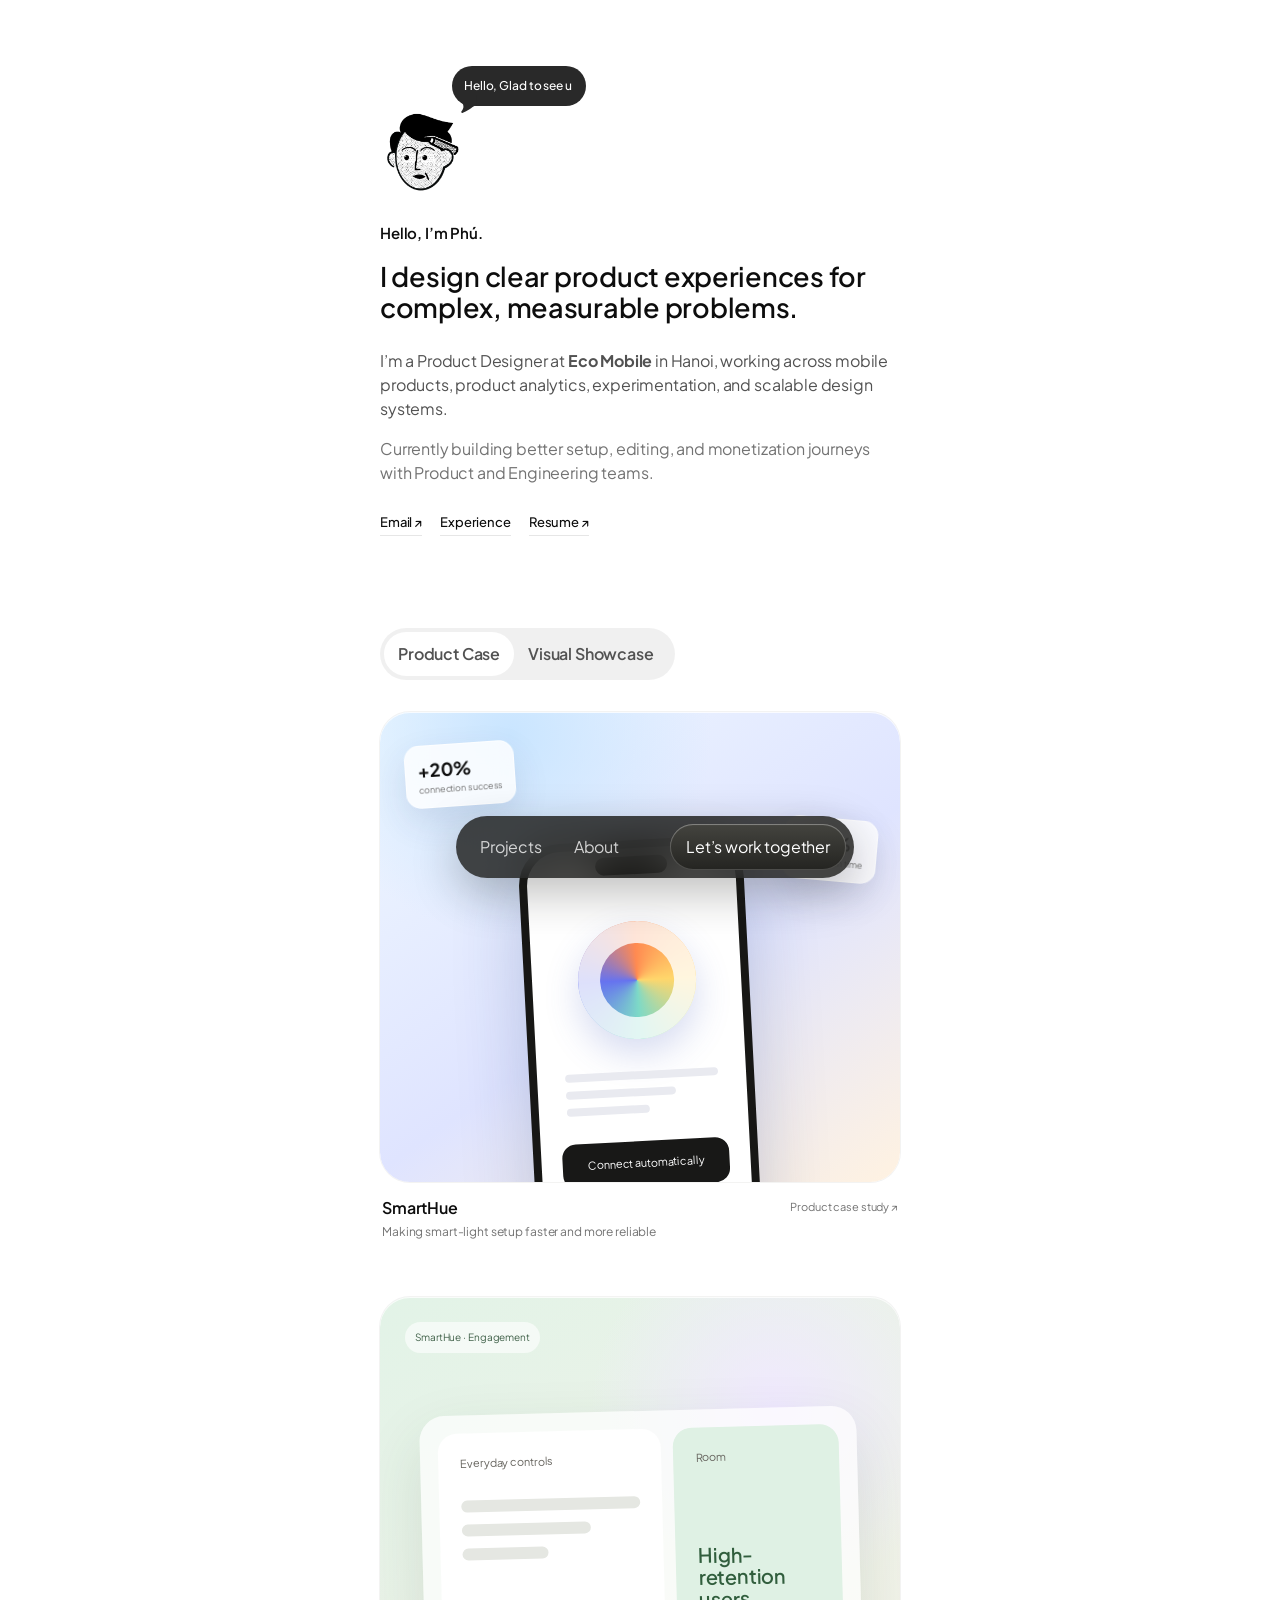
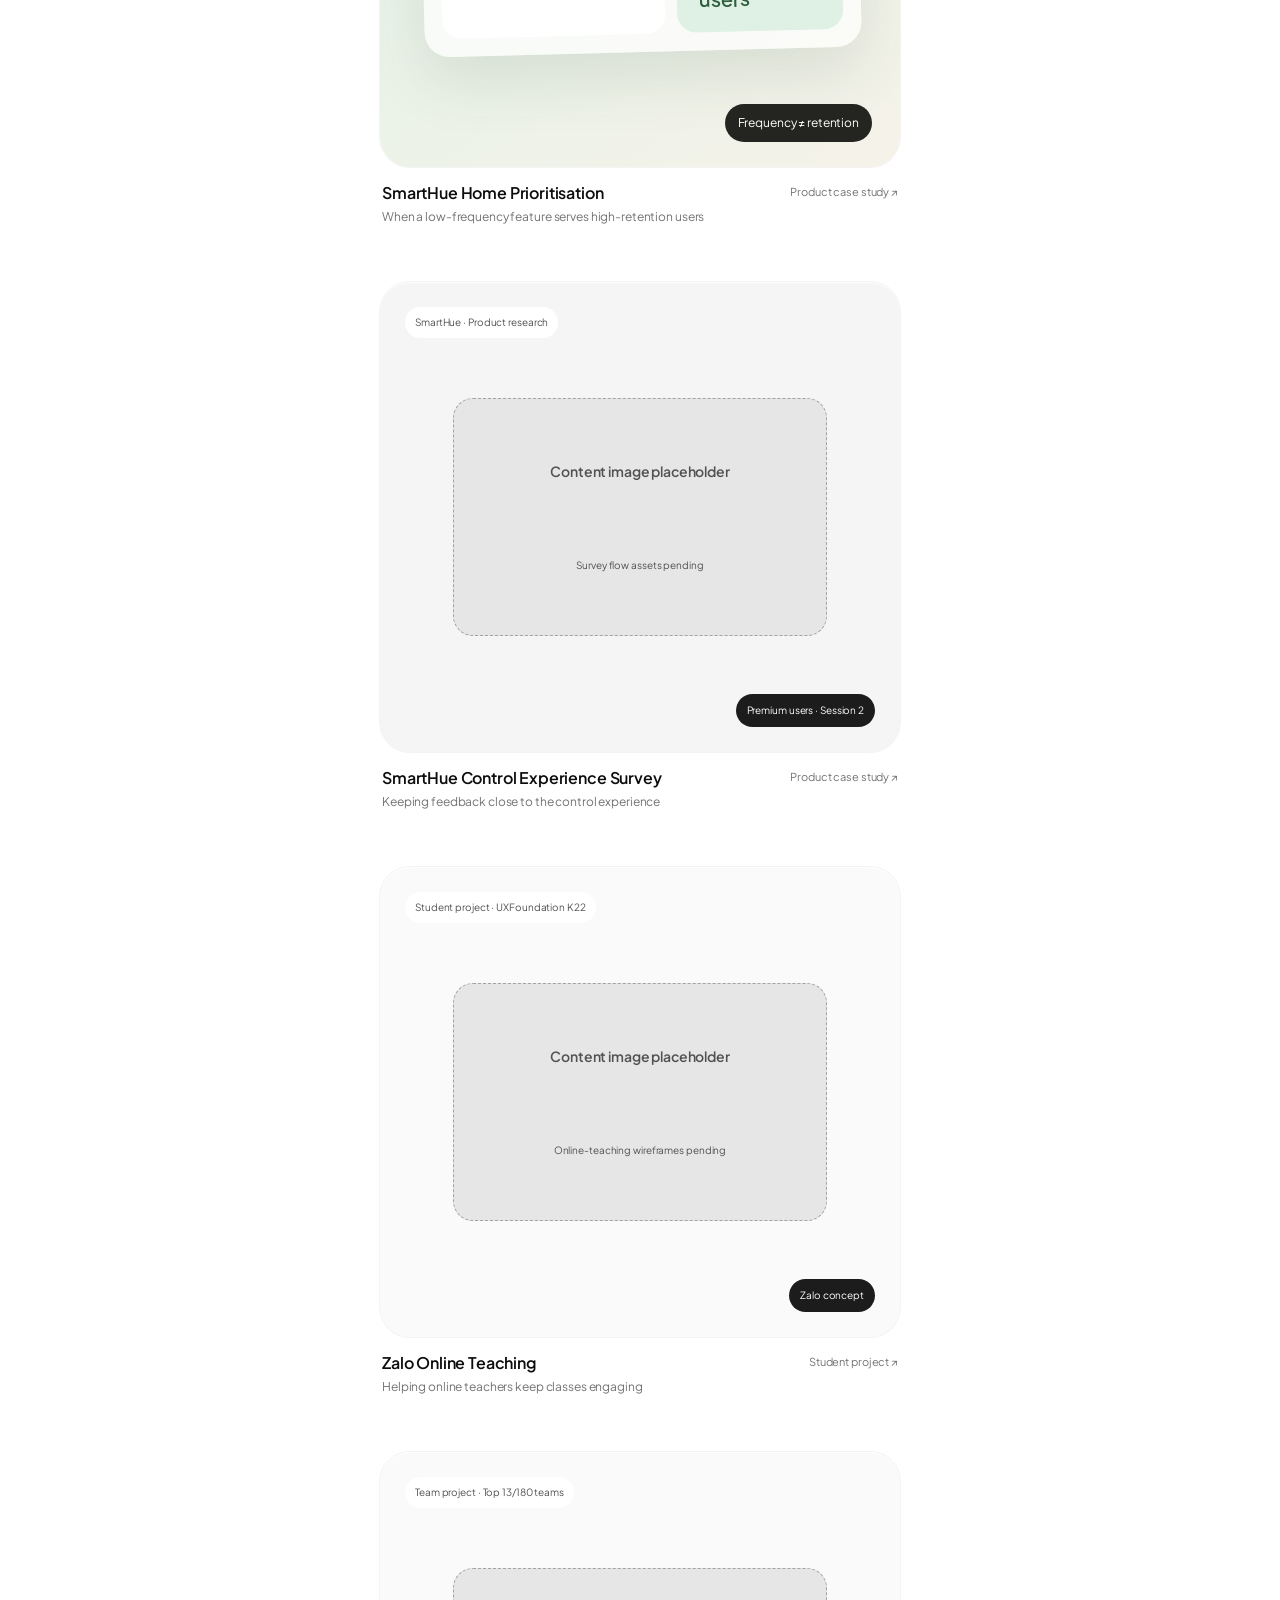
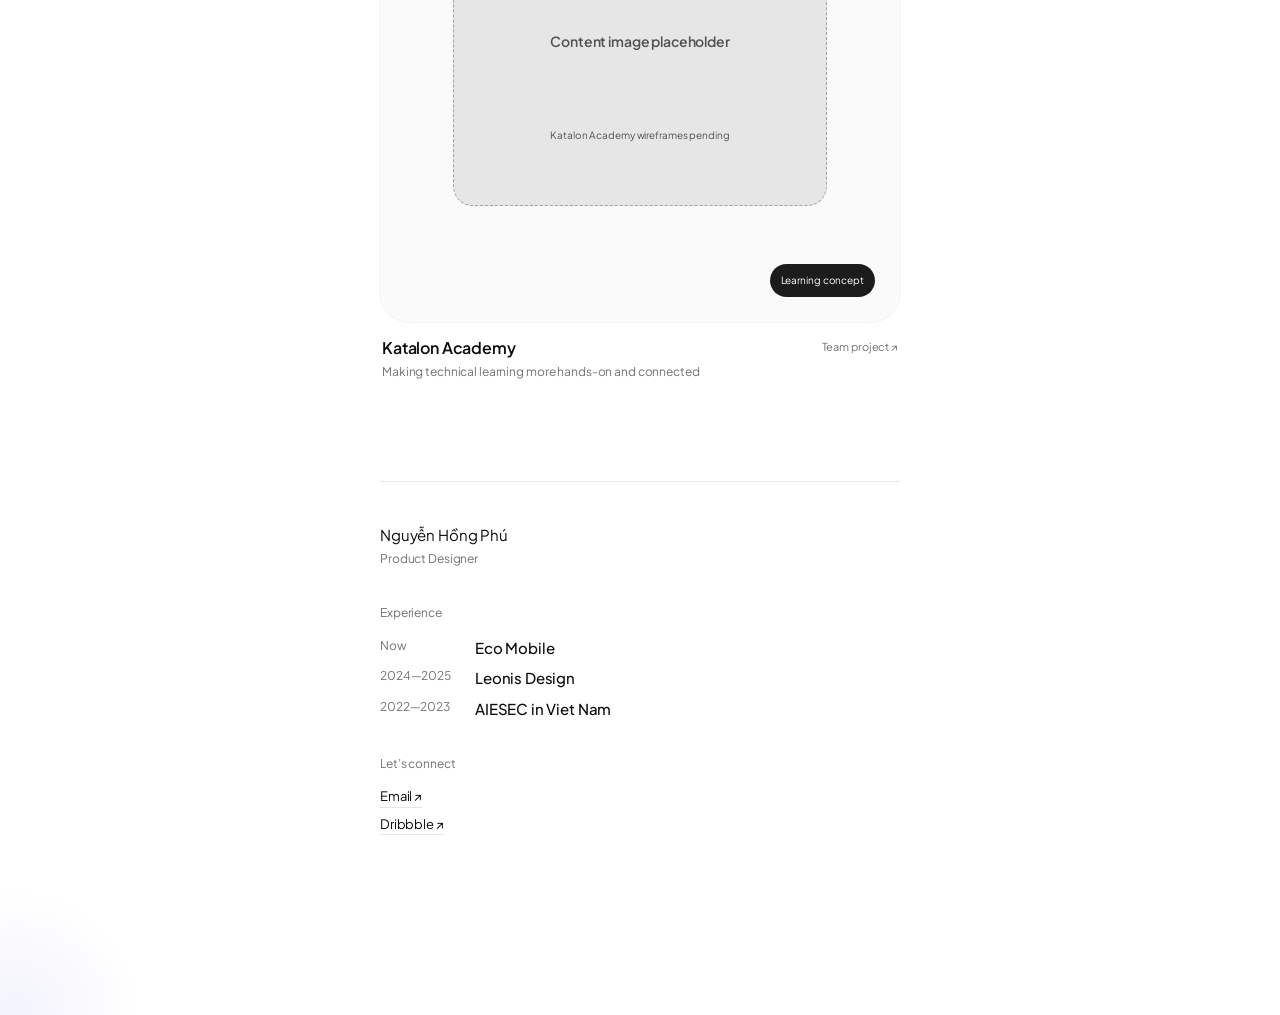
==== commit 3e70dfc0: "Refine SmartHue case study evidence" ====
--- a/index.html
+++ b/index.html
@@ -101,12 +101,12 @@
                 <div class="home-control control-primary"><span>Everyday controls</span><i></i><i></i><i></i></div>
                 <div class="home-control control-room"><span>Room</span><strong>High-retention users</strong></div>
               </div>
-              <div class="home-room-insight">Frequency ≠ value</div>
+              <div class="home-room-insight">Frequency ≠ retention</div>
             </div>
             <div class="project-meta">
               <div>
                 <h2>SmartHue Home Prioritisation</h2>
-                <p>When a low-frequency feature serves high-value users</p>
+                <p>When a low-frequency feature serves high-retention users</p>
               </div>
               <span>Product case study ↗</span>
             </div>
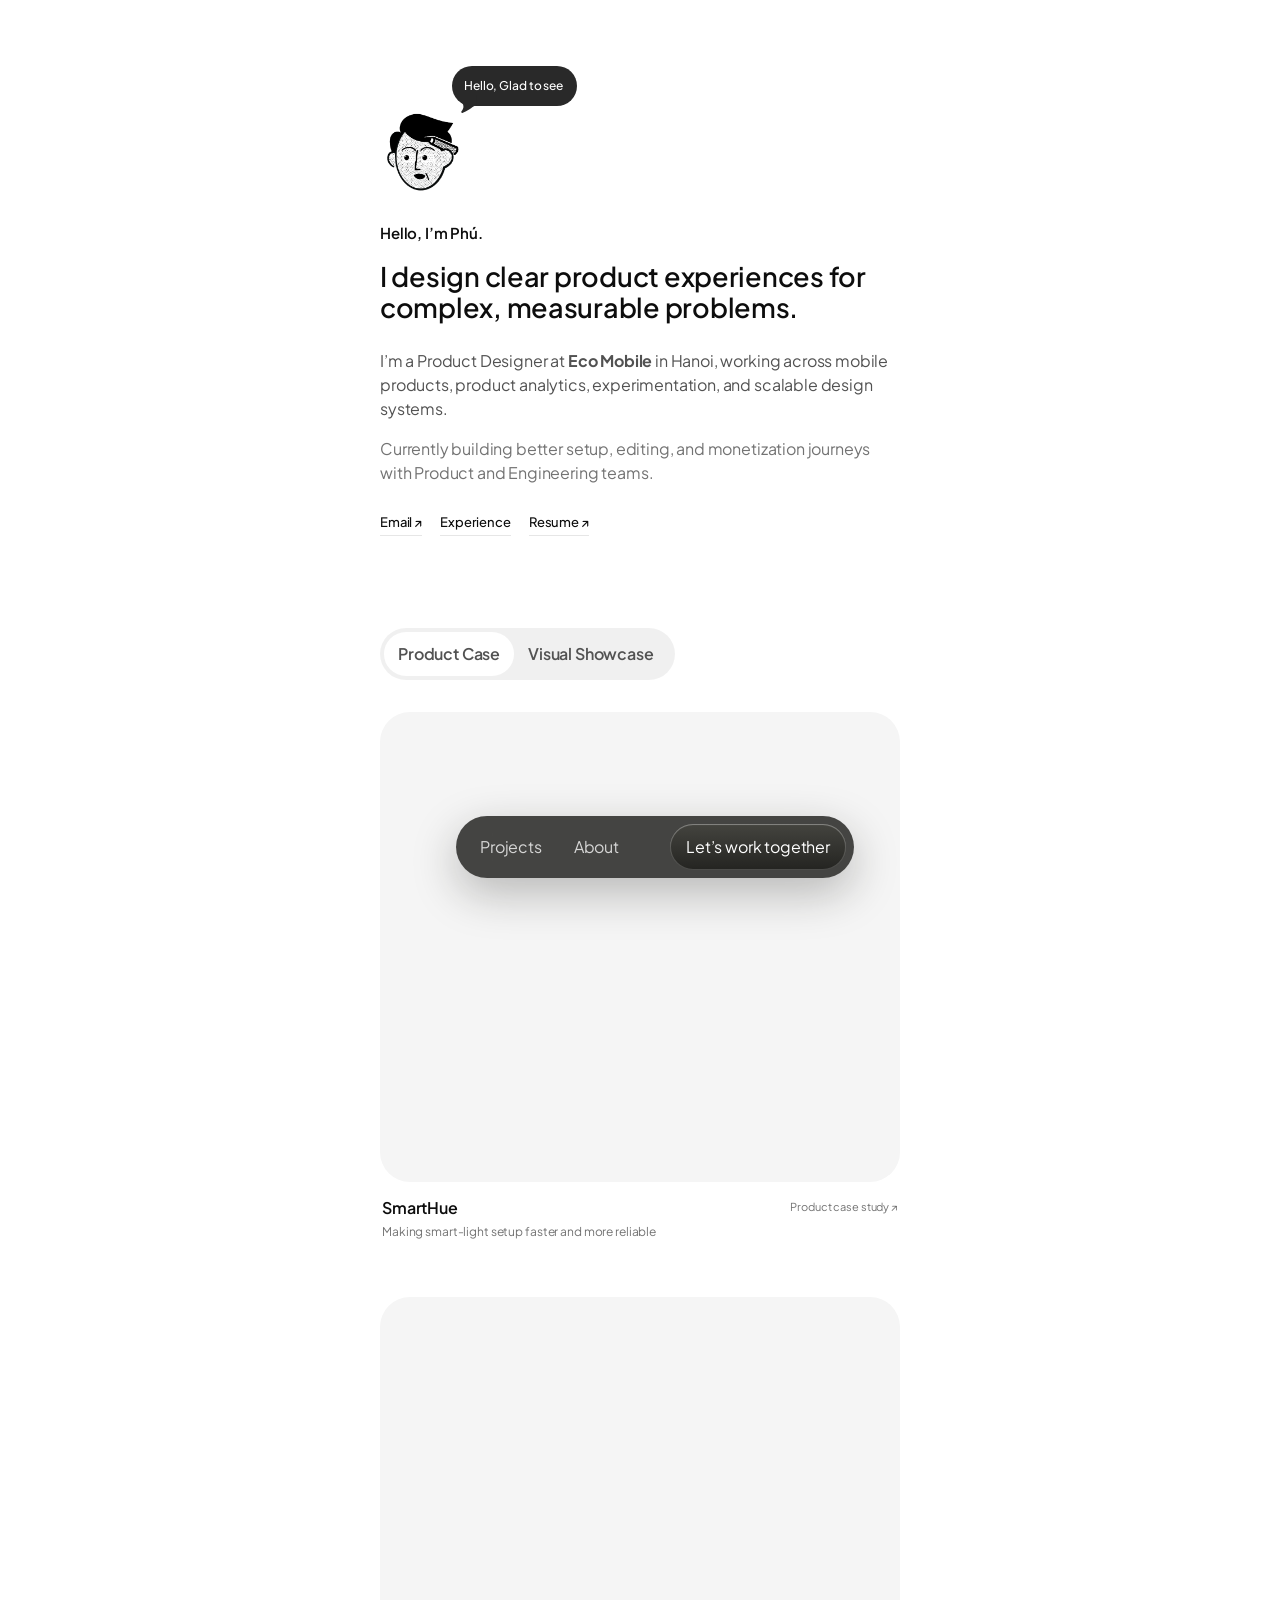
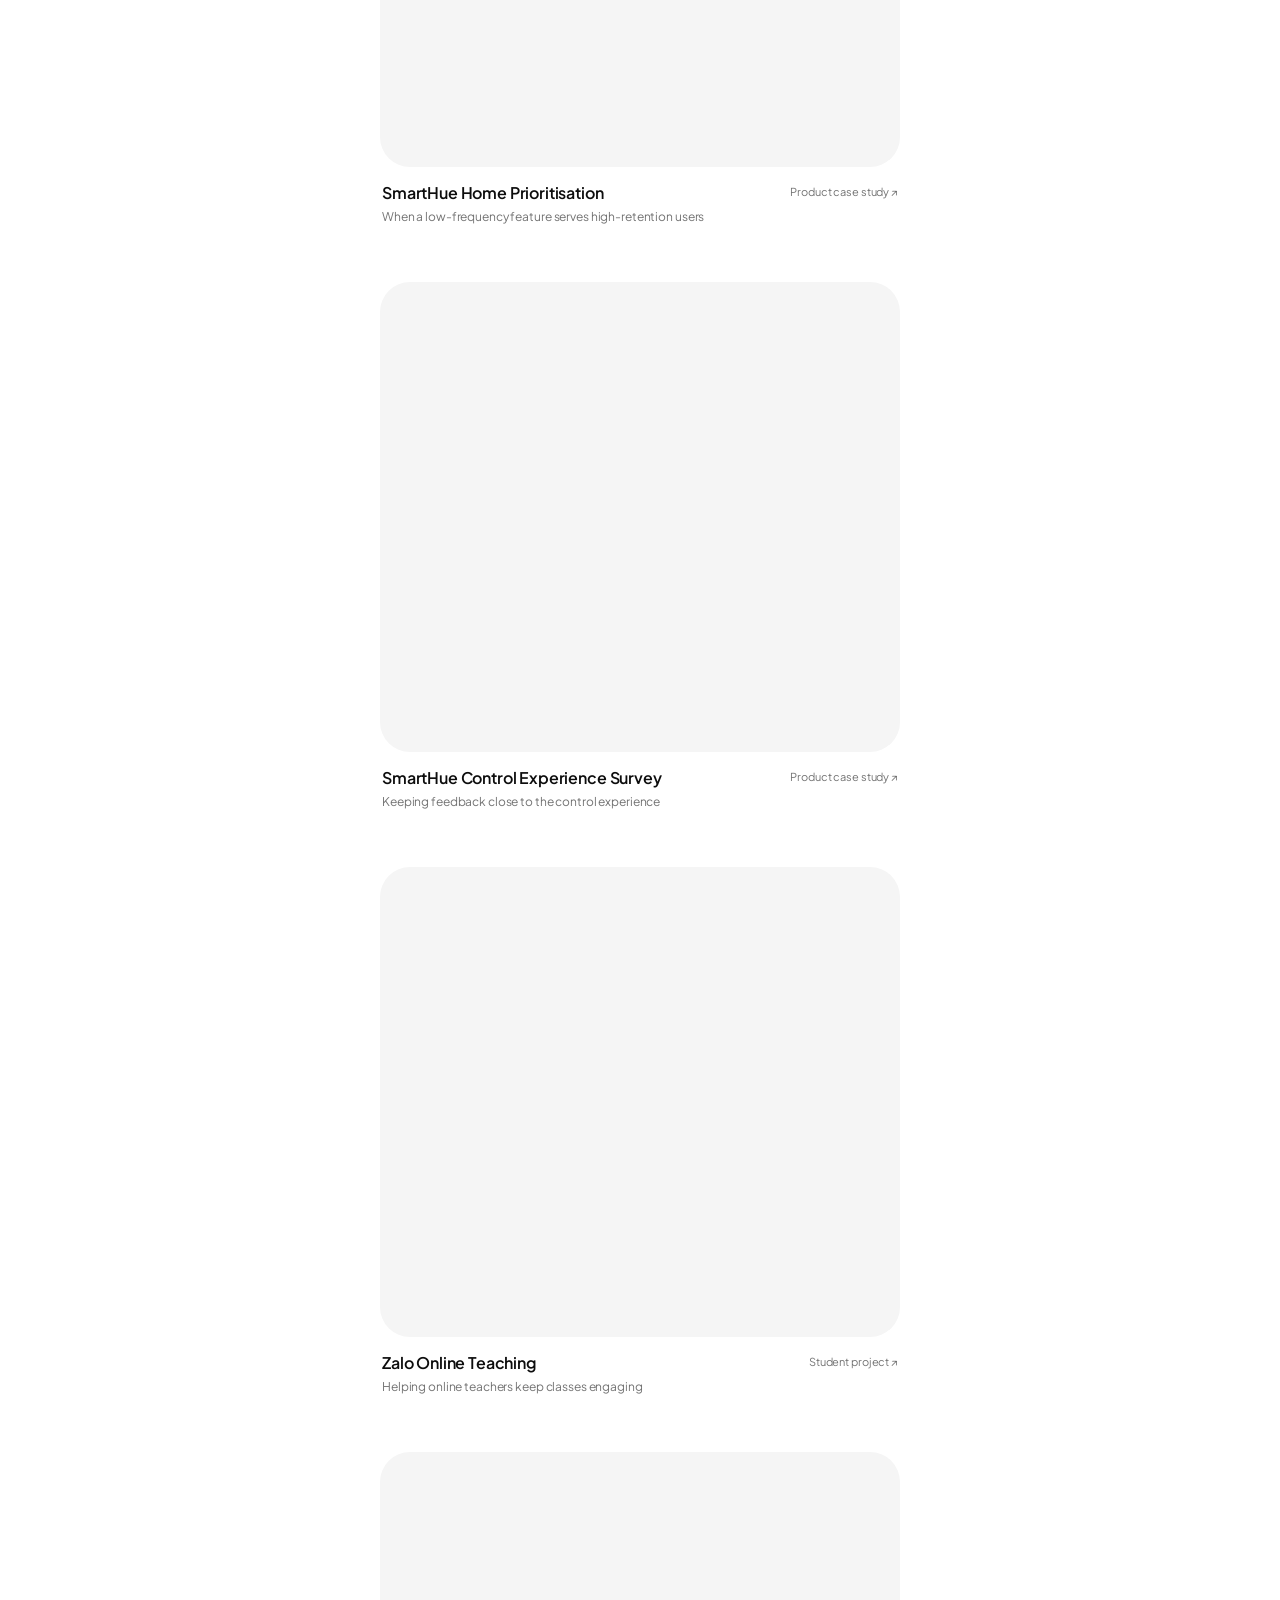
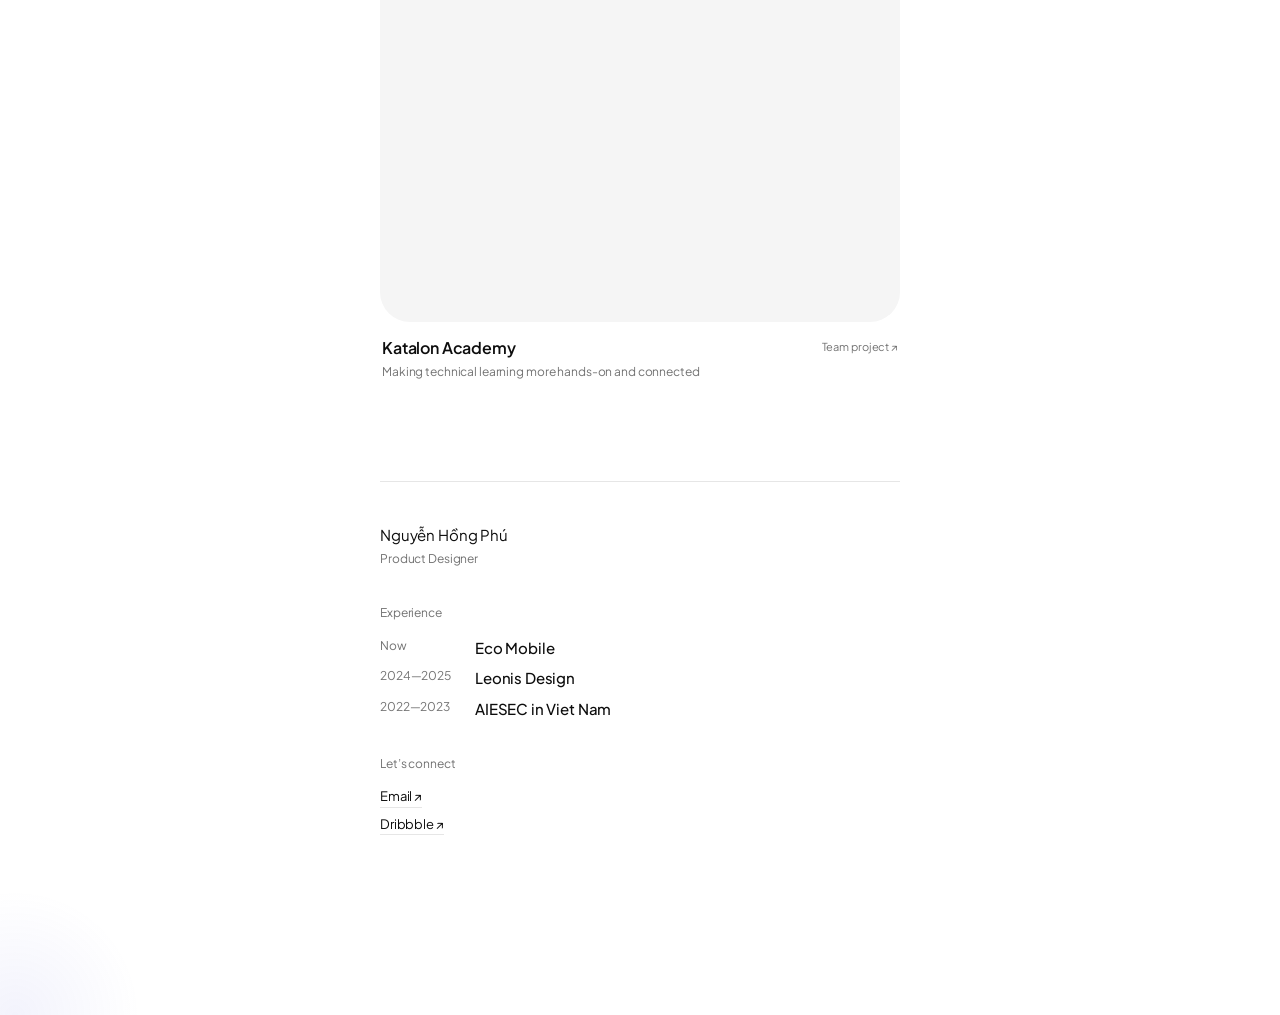
==== commit 7ab05e98: "Clarify SmartHue case study evidence and use placeholders" ====
--- a/index.html
+++ b/index.html
@@ -75,16 +75,7 @@
 
         <div class="project-list">
           <a class="project-card featured reveal" data-category="product" href="./projects/smarthue.html">
-            <div class="cover smart-hue">
-              <div class="metric-chip chip-one"><b>+20%</b><span>connection success</span></div>
-              <div class="metric-chip chip-two"><b>−40%</b><span>connection time</span></div>
-              <div class="phone hue-phone">
-                <div class="phone-bar"></div>
-                <div class="hue-orb"></div>
-                <div class="hue-copy"><i></i><i></i><i></i></div>
-                <div class="hue-button">Connect automatically</div>
-              </div>
-            </div>
+            <div class="cover project-cover-placeholder" aria-hidden="true"></div>
             <div class="project-meta">
               <div>
                 <h2>SmartHue</h2>
@@ -95,14 +86,7 @@
           </a>
 
           <a class="project-card featured reveal" data-category="product" href="./projects/smarthue-home-room.html">
-            <div class="cover home-room-cover">
-              <div class="home-room-label">SmartHue · Engagement</div>
-              <div class="home-room-canvas">
-                <div class="home-control control-primary"><span>Everyday controls</span><i></i><i></i><i></i></div>
-                <div class="home-control control-room"><span>Room</span><strong>High-retention users</strong></div>
-              </div>
-              <div class="home-room-insight">Frequency ≠ retention</div>
-            </div>
+            <div class="cover project-cover-placeholder" aria-hidden="true"></div>
             <div class="project-meta">
               <div>
                 <h2>SmartHue Home Prioritisation</h2>
@@ -113,14 +97,7 @@
           </a>
 
           <a class="project-card featured reveal" data-category="product" href="./projects/smarthue-control-experience-survey.html">
-            <div class="cover survey-cover">
-              <div class="survey-cover-label">SmartHue · Product research</div>
-              <div class="survey-cover-placeholder" aria-hidden="true">
-                <span>Content image placeholder</span>
-                <small>Survey flow assets pending</small>
-              </div>
-              <div class="survey-cover-note">Premium users · Session 2</div>
-            </div>
+            <div class="cover project-cover-placeholder" aria-hidden="true"></div>
             <div class="project-meta">
               <div>
                 <h2>SmartHue Control Experience Survey</h2>
@@ -131,14 +108,7 @@
           </a>
 
           <a class="project-card featured reveal" data-category="product" href="./projects/zalo-online-teaching.html">
-            <div class="cover zalo-cover">
-              <div class="zalo-cover-label">Student project · UXFoundation K22</div>
-              <div class="zalo-cover-placeholder" aria-hidden="true">
-                <span>Content image placeholder</span>
-                <small>Online-teaching wireframes pending</small>
-              </div>
-              <div class="zalo-cover-note">Zalo concept</div>
-            </div>
+            <div class="cover project-cover-placeholder" aria-hidden="true"></div>
             <div class="project-meta">
               <div>
                 <h2>Zalo Online Teaching</h2>
@@ -149,14 +119,7 @@
           </a>
 
           <a class="project-card featured reveal" data-category="product" href="./projects/katalon-academy-learning-experience.html">
-            <div class="cover katalon-cover">
-              <div class="katalon-cover-label">Team project · Top 13/180 teams</div>
-              <div class="katalon-cover-placeholder" aria-hidden="true">
-                <span>Content image placeholder</span>
-                <small>Katalon Academy wireframes pending</small>
-              </div>
-              <div class="katalon-cover-note">Learning concept</div>
-            </div>
+            <div class="cover project-cover-placeholder" aria-hidden="true"></div>
             <div class="project-meta">
               <div>
                 <h2>Katalon Academy</h2>
@@ -167,16 +130,7 @@
           </a>
 
           <a class="project-card featured reveal" data-category="product" href="./projects/v9snap.html" hidden>
-            <div class="cover v9snap">
-              <div class="photo-stack photo-a"></div>
-              <div class="photo-stack photo-b"></div>
-              <div class="phone editor-phone">
-                <div class="editor-photo"></div>
-                <div class="editor-toolbar"><i></i><i></i><i></i><i></i></div>
-                <div class="save-button">Save photo</div>
-              </div>
-              <div class="metric-chip save-chip"><b>+20%</b><span>photo-save rate</span></div>
-            </div>
+            <div class="cover project-cover-placeholder" aria-hidden="true"></div>
             <div class="project-meta">
               <div>
                 <h2>V9Snap Android</h2>
@@ -187,14 +141,7 @@
           </a>
 
           <a class="project-card reveal" data-category="product" href="./projects/feature-decision.html" hidden>
-            <div class="cover decision">
-              <div class="decision-label">A product decision, challenged with evidence</div>
-              <div class="chart-card">
-                <div class="chart-top"><span>Feature adoption</span><b>Investigate</b></div>
-                <div class="bars"><i></i><i></i><i></i><i></i><i></i><i></i><i></i></div>
-                <div class="chart-note">Low usage ≠ low value</div>
-              </div>
-            </div>
+            <div class="cover project-cover-placeholder" aria-hidden="true"></div>
             <div class="project-meta">
               <div>
                 <h2>Should We Really Kill This Feature?</h2>
--- a/styles.css
+++ b/styles.css
@@ -104,6 +104,7 @@
 .project-card.hidden { opacity: 0; transform: scale(.96) translateY(10px); filter: blur(5px); display: none; }
 .project-card:focus-visible .cover { box-shadow: 0 0 0 3px var(--accent), var(--shadow); }
 .cover { height: 470px; border-radius: 30px; position: relative; overflow: hidden; transform: translateZ(0); transition: transform .55s cubic-bezier(.2,.8,.2,1); box-shadow: 0 1px 0 rgba(255,255,255,.8) inset, 0 0 0 1px rgba(20,20,18,.05); }
+.project-cover-placeholder { background: var(--color-background-muted); box-shadow: none; }
 .project-card:hover .cover { transform: scale(1.025); }
 .project-meta { display: flex; justify-content: space-between; gap: 22px; align-items: flex-start; min-width: 0; padding: 14px 2px 0; }
 .project-meta > div { min-width: 0; }
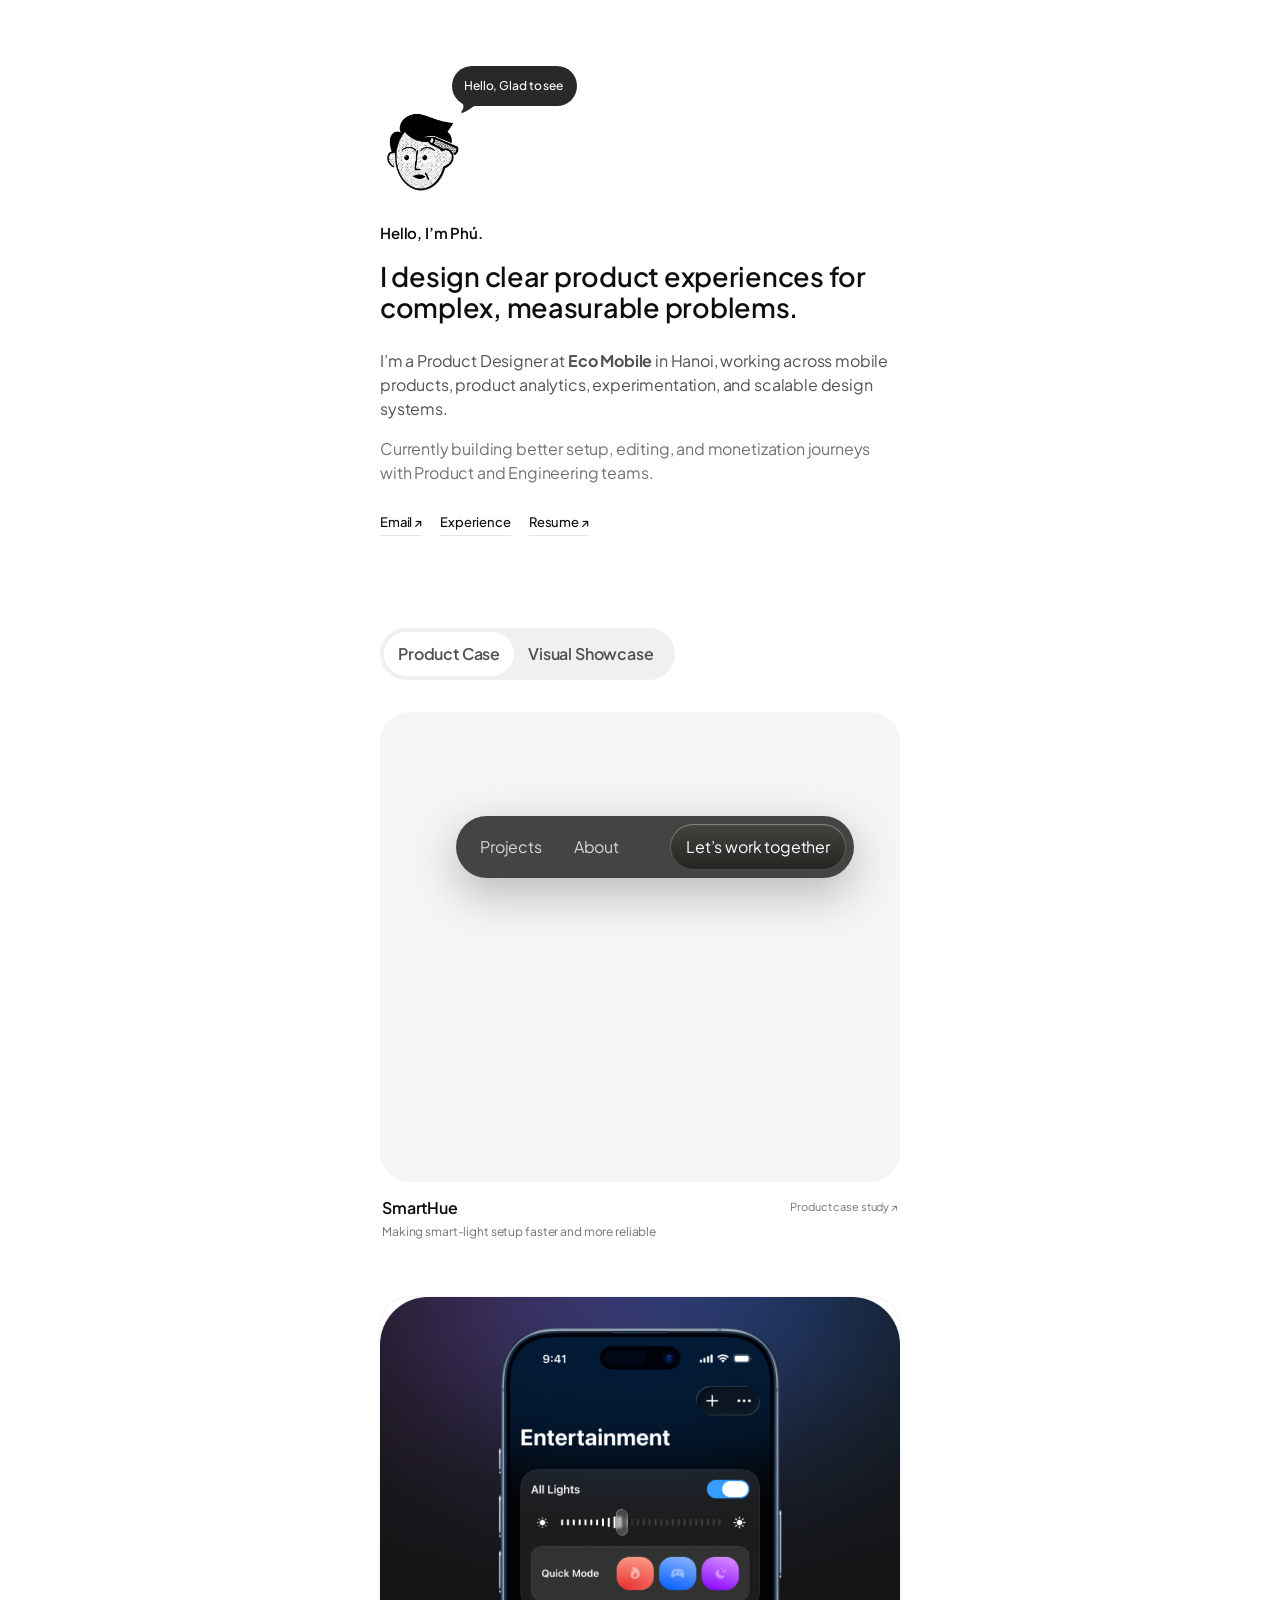
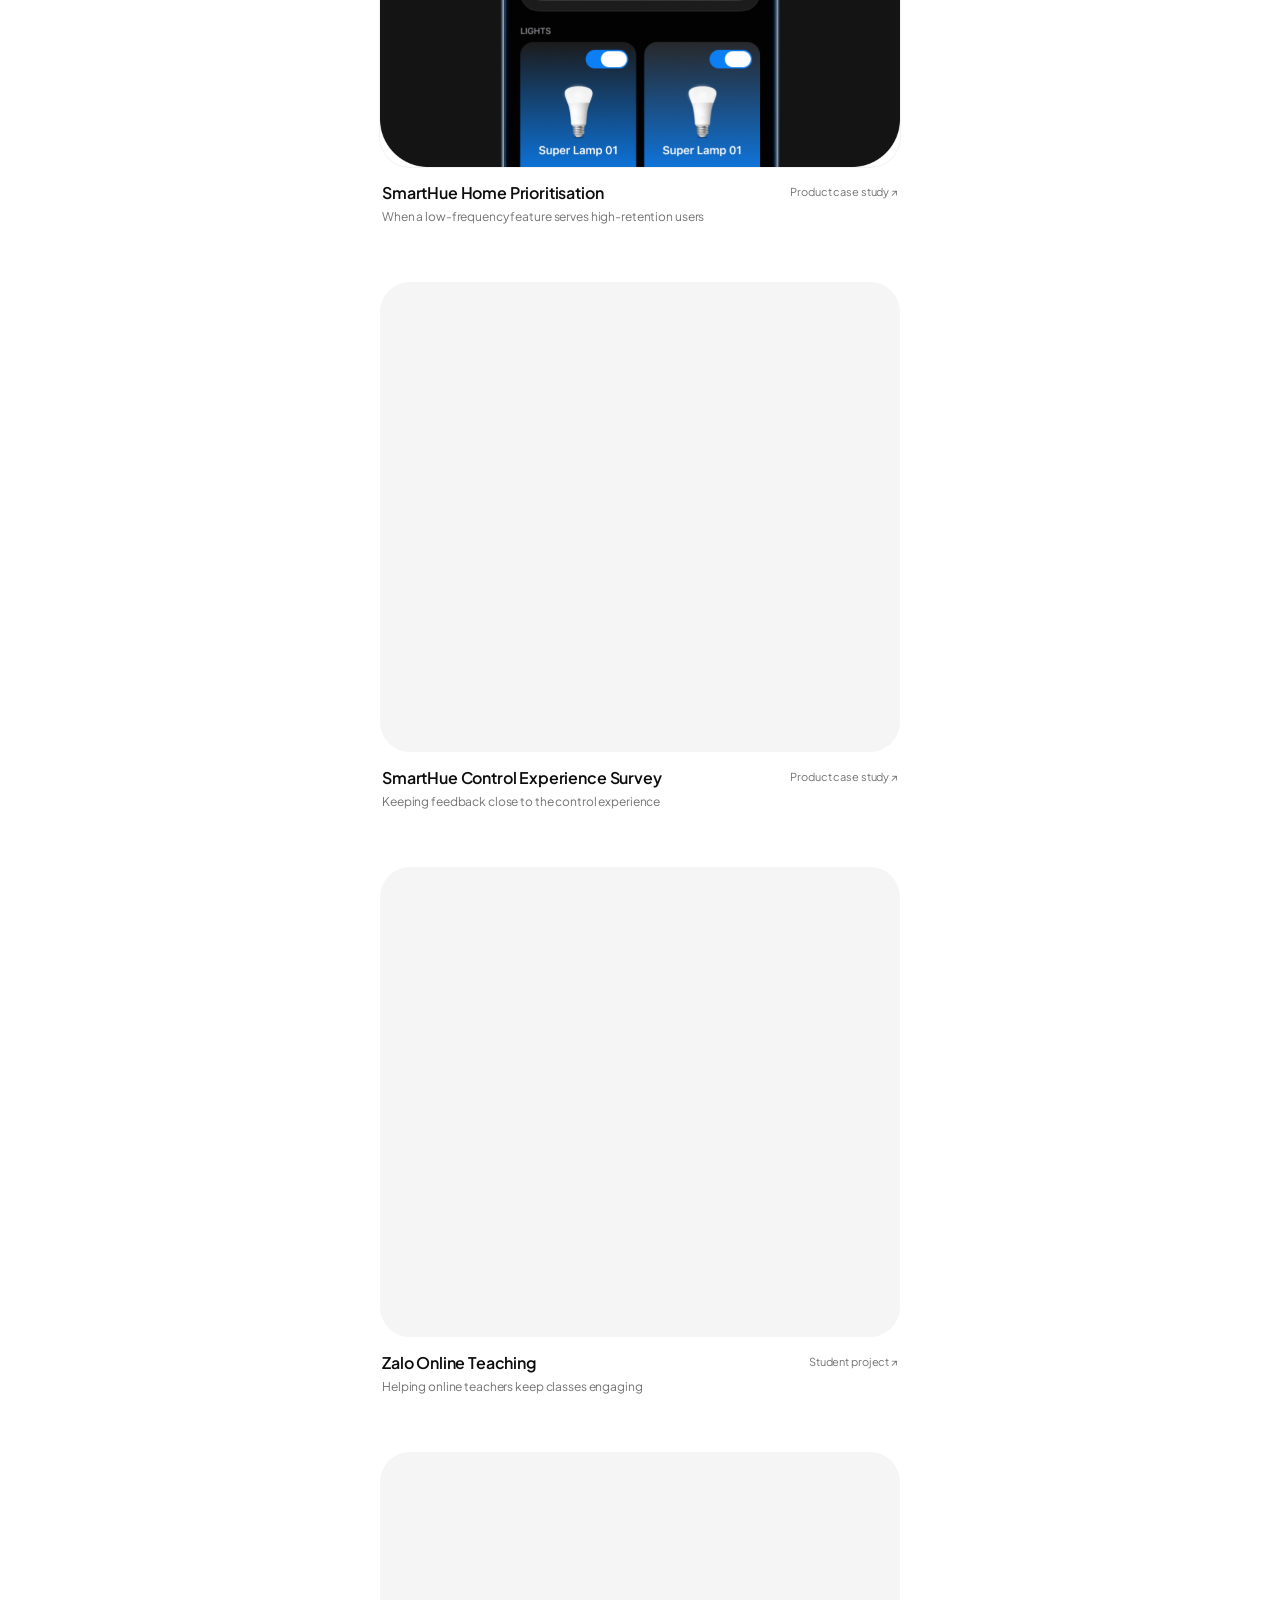
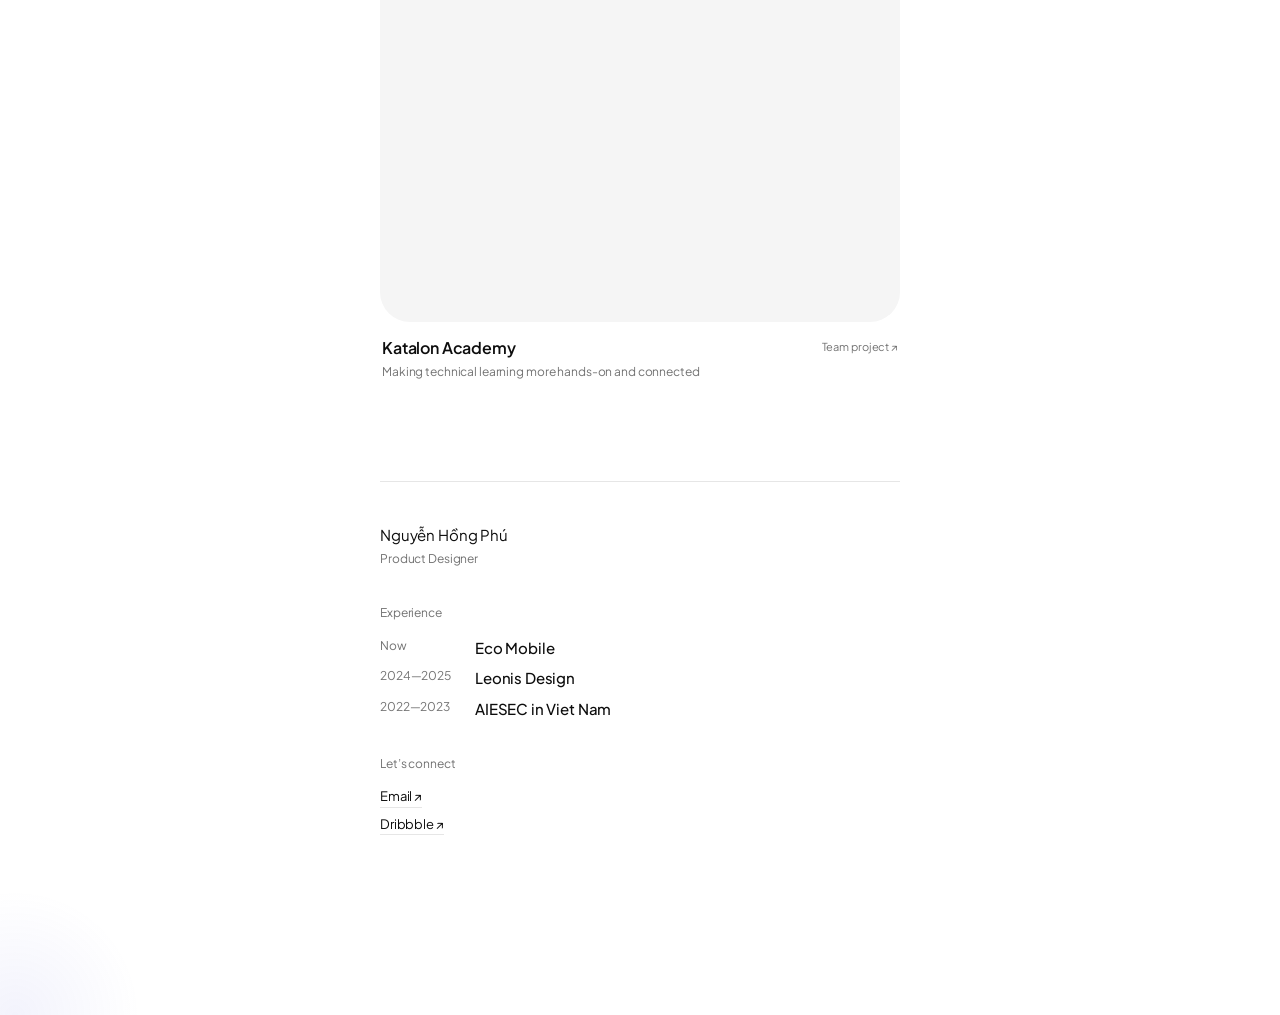
==== commit d18392c7: "Refine SmartHue connection case study flows and visuals" ====
--- a/index.html
+++ b/index.html
@@ -86,7 +86,9 @@
           </a>
 
           <a class="project-card featured reveal" data-category="product" href="./projects/smarthue-home-room.html">
-            <div class="cover project-cover-placeholder" aria-hidden="true"></div>
+            <div class="cover project-cover-thumbnail">
+              <img src="./assets/smarthue-home-room-thumbnail.png" alt="SmartHue Entertainment room screen with Quick Mode and connected lights." />
+            </div>
             <div class="project-meta">
               <div>
                 <h2>SmartHue Home Prioritisation</h2>
--- a/styles.css
+++ b/styles.css
@@ -105,6 +105,7 @@
 .project-card:focus-visible .cover { box-shadow: 0 0 0 3px var(--accent), var(--shadow); }
 .cover { height: 470px; border-radius: 30px; position: relative; overflow: hidden; transform: translateZ(0); transition: transform .55s cubic-bezier(.2,.8,.2,1); box-shadow: 0 1px 0 rgba(255,255,255,.8) inset, 0 0 0 1px rgba(20,20,18,.05); }
 .project-cover-placeholder { background: var(--color-background-muted); box-shadow: none; }
+.project-cover-thumbnail img { display: block; width: 100%; height: 100%; object-fit: cover; }
 .project-card:hover .cover { transform: scale(1.025); }
 .project-meta { display: flex; justify-content: space-between; gap: 22px; align-items: flex-start; min-width: 0; padding: 14px 2px 0; }
 .project-meta > div { min-width: 0; }
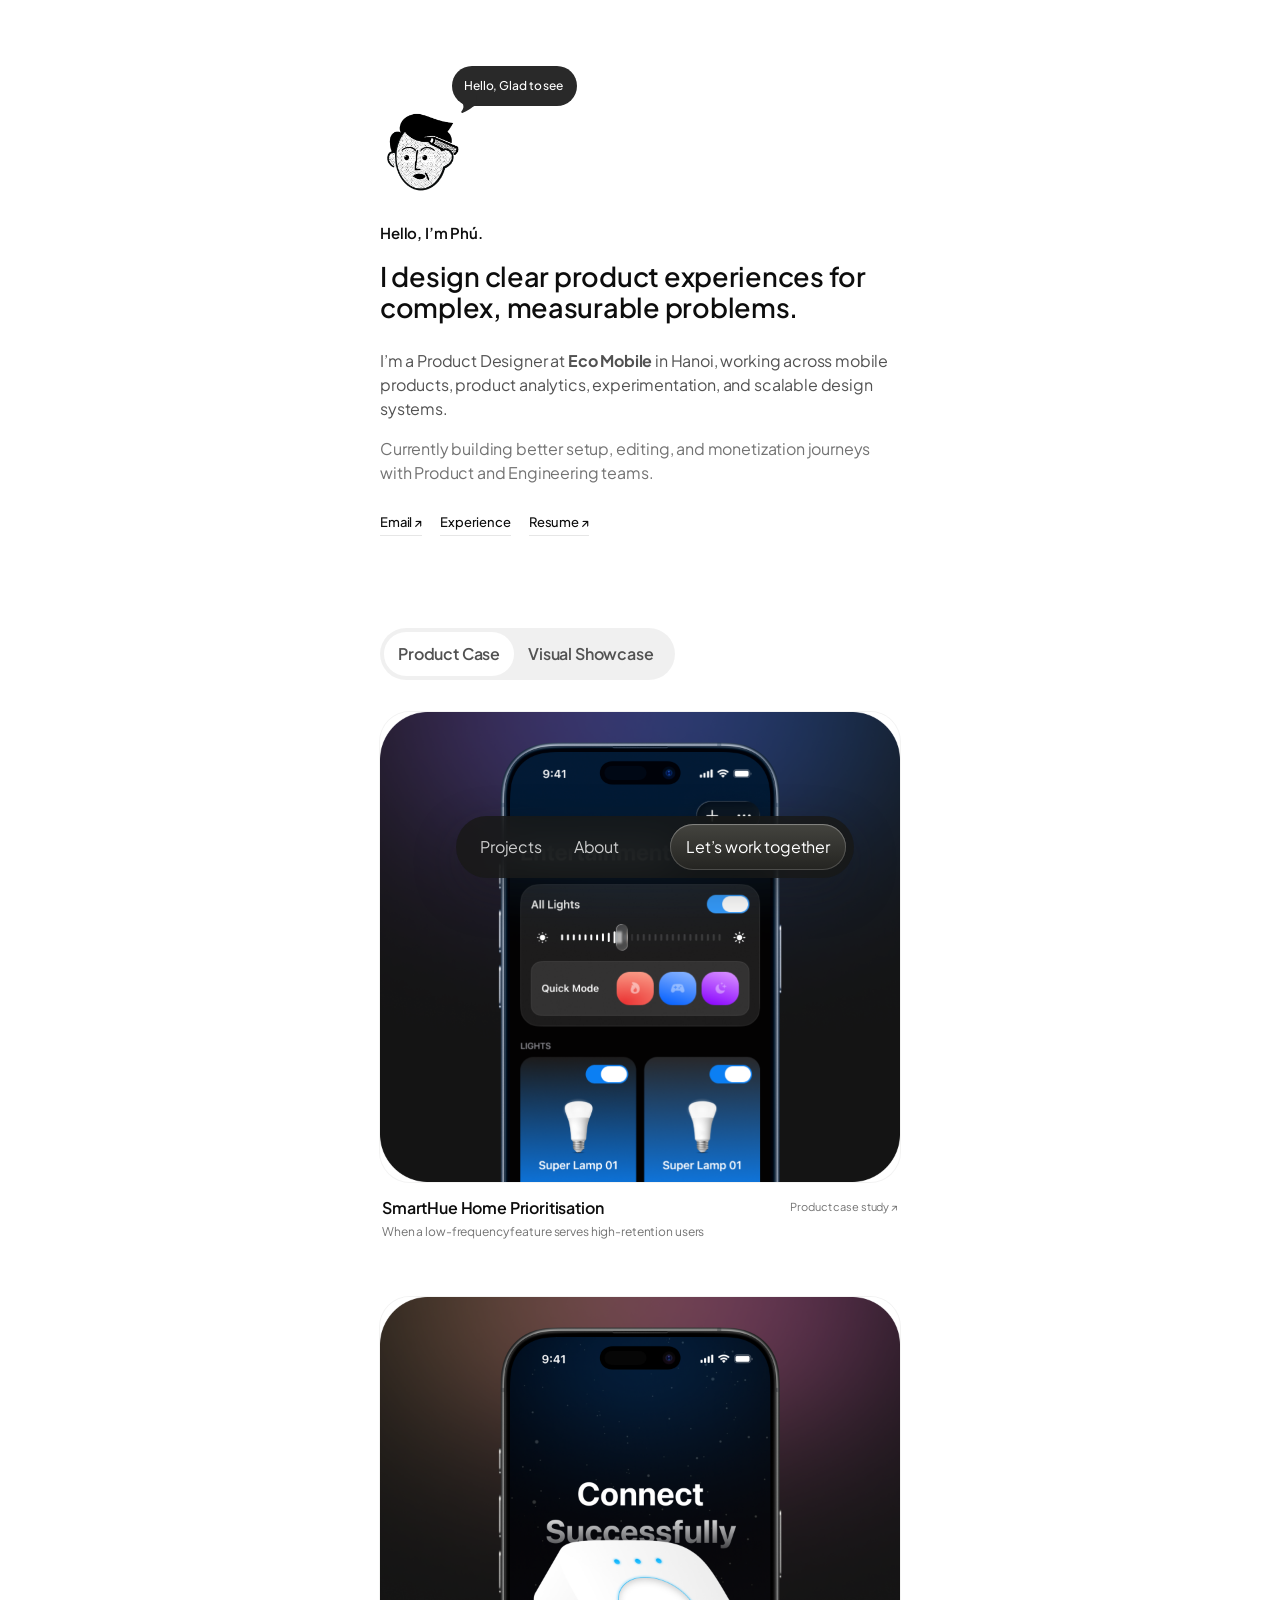
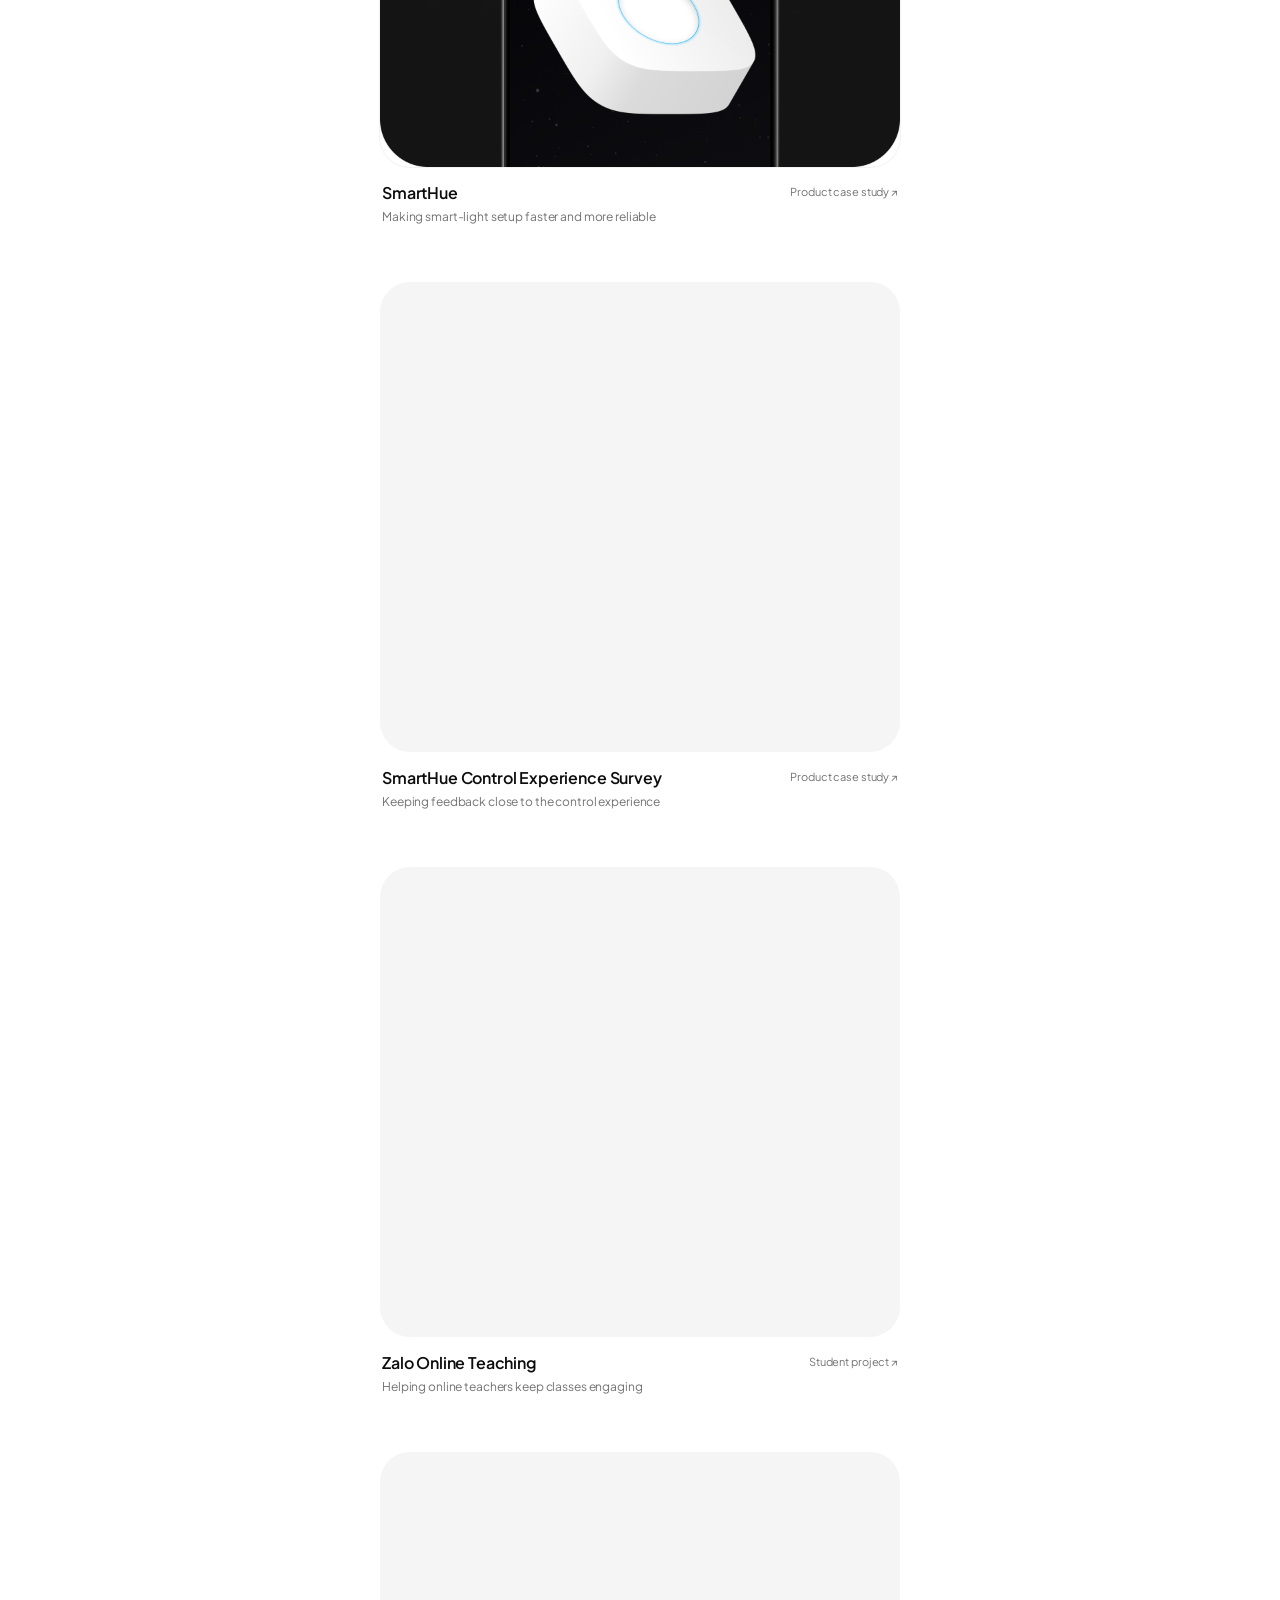
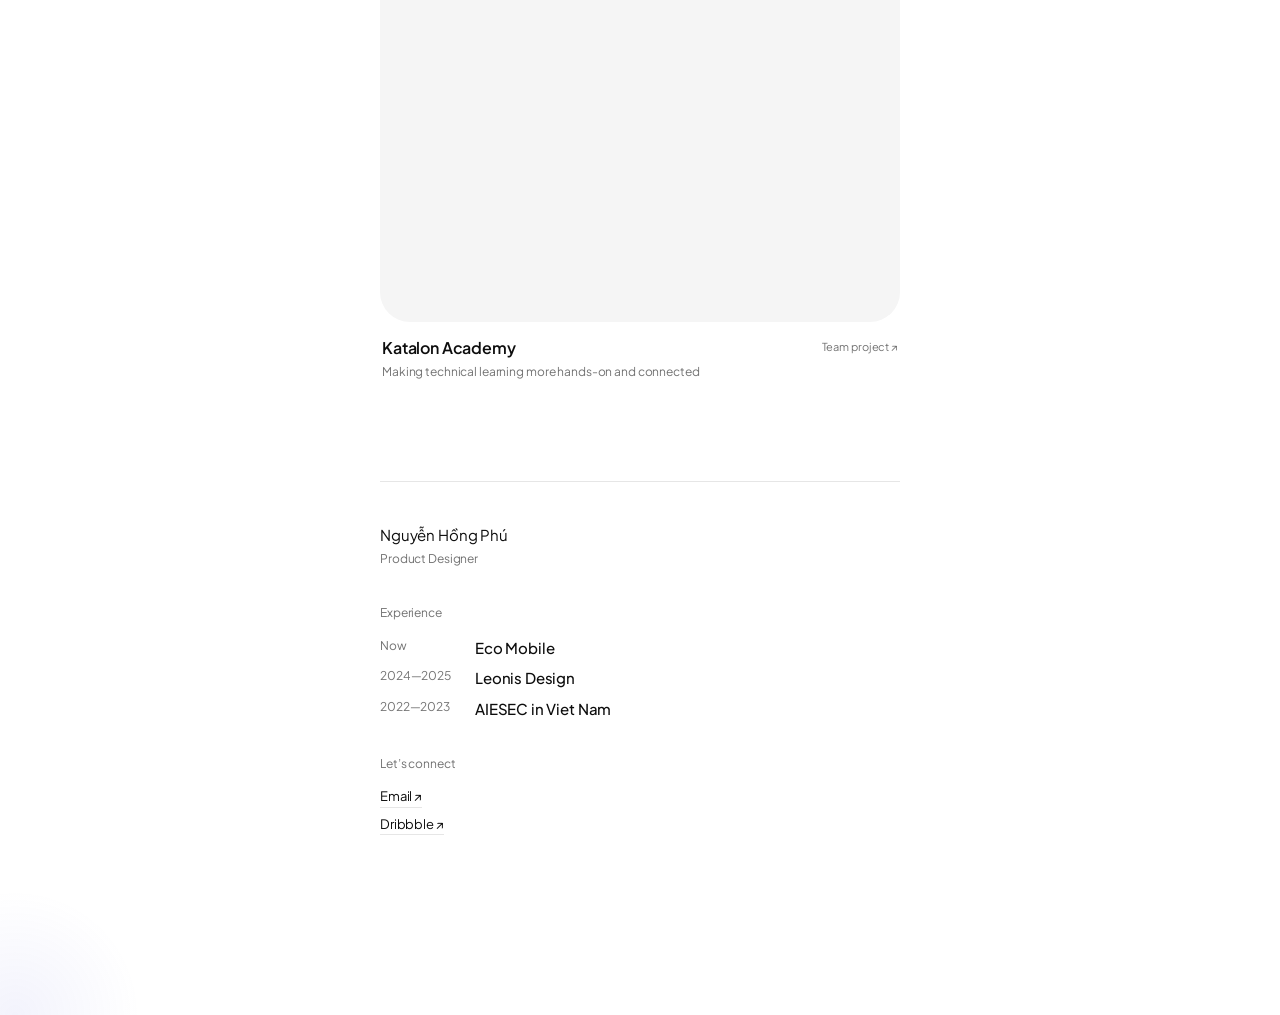
==== commit af42aedc: "Reorder SmartHue case studies and update thumbnails" ====
--- a/index.html
+++ b/index.html
@@ -74,17 +74,6 @@
         </div>
 
         <div class="project-list">
-          <a class="project-card featured reveal" data-category="product" href="./projects/smarthue.html">
-            <div class="cover project-cover-placeholder" aria-hidden="true"></div>
-            <div class="project-meta">
-              <div>
-                <h2>SmartHue</h2>
-                <p>Making smart-light setup faster and more reliable</p>
-              </div>
-              <span>Product case study ↗</span>
-            </div>
-          </a>
-
           <a class="project-card featured reveal" data-category="product" href="./projects/smarthue-home-room.html">
             <div class="cover project-cover-thumbnail">
               <img src="./assets/smarthue-home-room-thumbnail.png" alt="SmartHue Entertainment room screen with Quick Mode and connected lights." />
@@ -93,6 +82,19 @@
               <div>
                 <h2>SmartHue Home Prioritisation</h2>
                 <p>When a low-frequency feature serves high-retention users</p>
+              </div>
+              <span>Product case study ↗</span>
+            </div>
+          </a>
+
+          <a class="project-card featured reveal" data-category="product" href="./projects/smarthue.html">
+            <div class="cover project-cover-thumbnail">
+              <img src="./assets/smarthue-connection-thumbnail.png" alt="SmartHue app confirming a successful connection to a smart-light bridge." />
+            </div>
+            <div class="project-meta">
+              <div>
+                <h2>SmartHue</h2>
+                <p>Making smart-light setup faster and more reliable</p>
               </div>
               <span>Product case study ↗</span>
             </div>
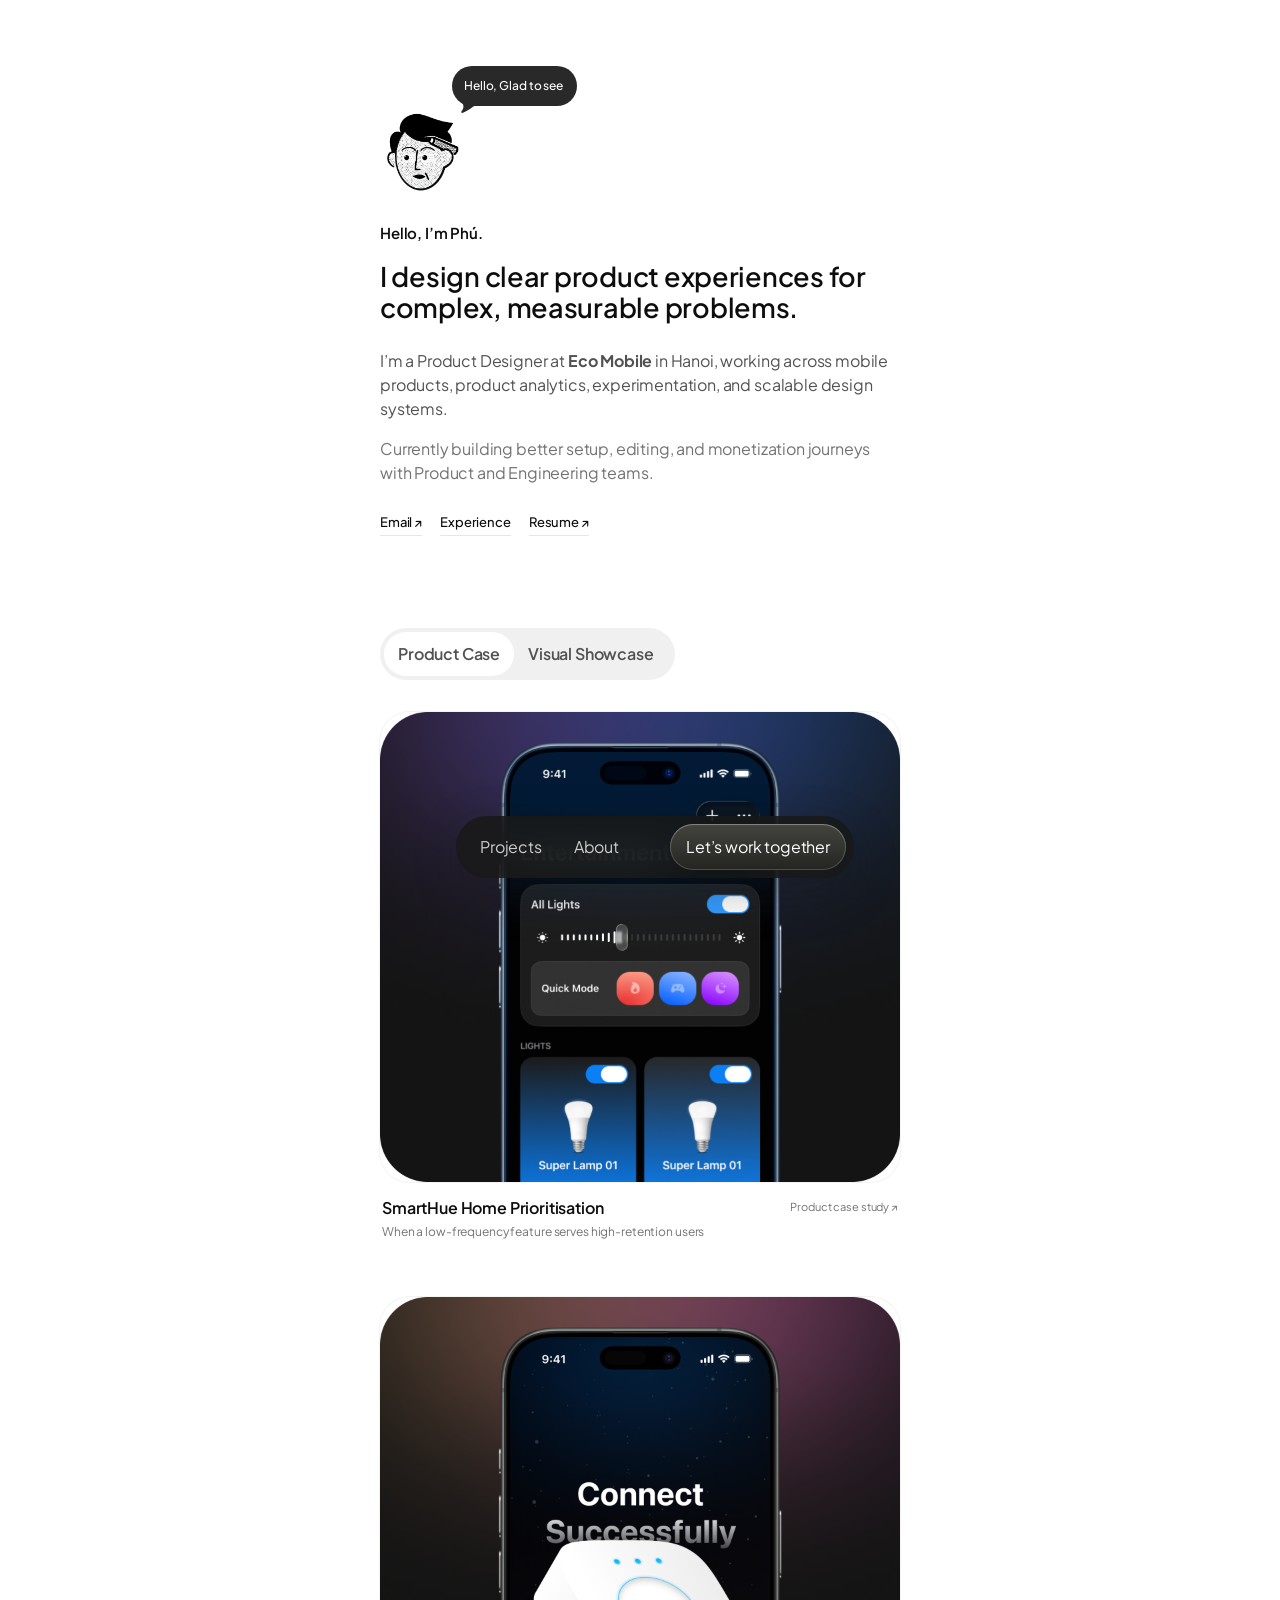
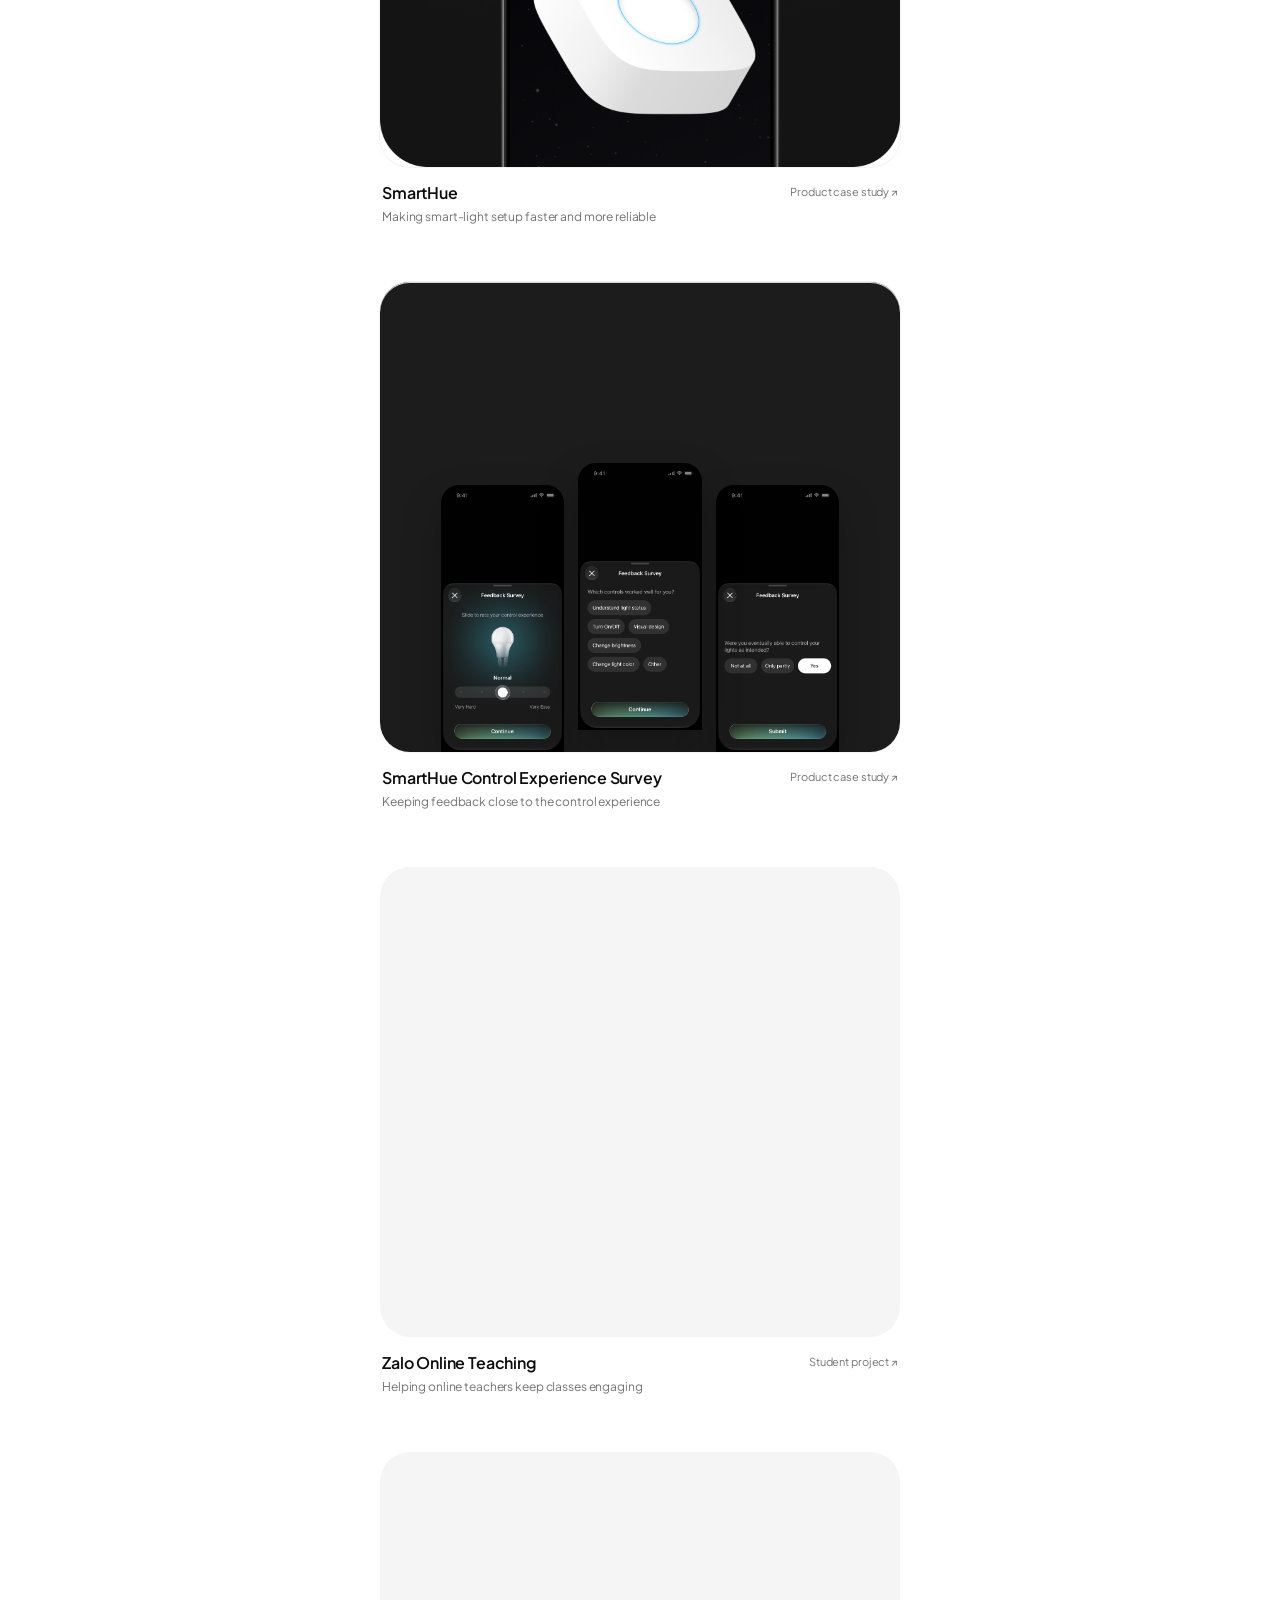
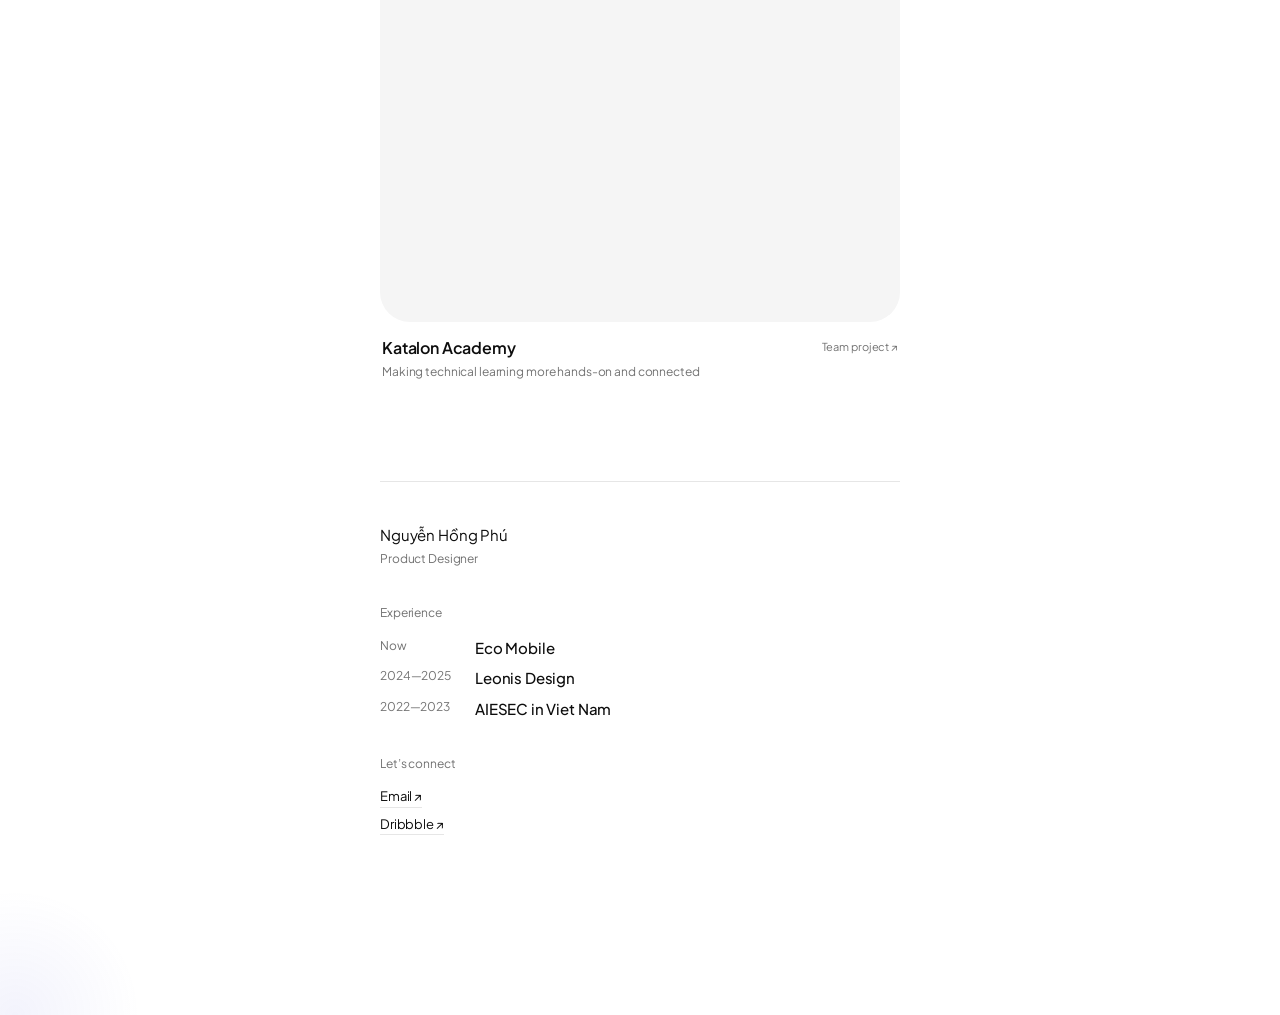
==== commit b4a72bd1: "Update SmartHue survey case study with production status, trigger flow,診" ====
--- a/index.html
+++ b/index.html
@@ -101,7 +101,11 @@
           </a>
 
           <a class="project-card featured reveal" data-category="product" href="./projects/smarthue-control-experience-survey.html">
-            <div class="cover project-cover-placeholder" aria-hidden="true"></div>
+            <div class="cover survey-cover">
+              <img src="./projects/assets/smarthue/survey-rating.png" alt="SmartHue feedback survey rating screen." />
+              <img src="./projects/assets/smarthue/survey-happy-controls.png" alt="SmartHue survey asking which controls worked well." />
+              <img src="./projects/assets/smarthue/survey-not-happy-outcome.png" alt="SmartHue survey checking whether the user achieved their intended control outcome." />
+            </div>
             <div class="project-meta">
               <div>
                 <h2>SmartHue Control Experience Survey</h2>
--- a/styles.css
+++ b/styles.css
@@ -144,7 +144,12 @@
 .control-room strong { color: #315e3d; font-size: 20px; line-height: 1.1; font-weight: 560; }
 .home-room-insight { position: absolute; right: 28px; bottom: 25px; padding: 10px 13px; border-radius: 99px; background: #242421; color: #fff; font-size: 12px; }
 
-.survey-cover { display: grid; place-items: center; background: var(--color-background-muted); }
+.survey-cover { display: flex; align-items: flex-end; justify-content: center; gap: 14px; overflow: hidden; padding: 34px 32px 0; background: var(--color-neutral-900); }
+.survey-cover img { width: 27%; max-width: 170px; height: auto; border-radius: 18px 18px 0 0; box-shadow: 0 18px 40px rgba(0,0,0,.22); transition: transform .45s cubic-bezier(.2,.8,.2,1); }
+.survey-cover img:nth-child(2) { transform: translateY(-22px); }
+.project-card:hover .survey-cover img:first-child { transform: translateY(-8px) rotate(-1.5deg); }
+.project-card:hover .survey-cover img:nth-child(2) { transform: translateY(-30px); }
+.project-card:hover .survey-cover img:last-child { transform: translateY(-8px) rotate(1.5deg); }
 .survey-cover-label { position: absolute; top: 25px; left: 25px; padding: 8px 10px; border-radius: 99px; background: var(--color-background-surface); color: var(--color-text-secondary); font-size: 10px; }
 .survey-cover-placeholder { display: grid; place-items: center; gap: 8px; width: 72%; min-height: 238px; padding: 28px; border: 1px dashed var(--color-neutral-400); border-radius: 20px; background: var(--color-neutral-200); color: var(--color-text-secondary); text-align: center; }
 .survey-cover-placeholder span { font-size: 14px; font-weight: 600; }
